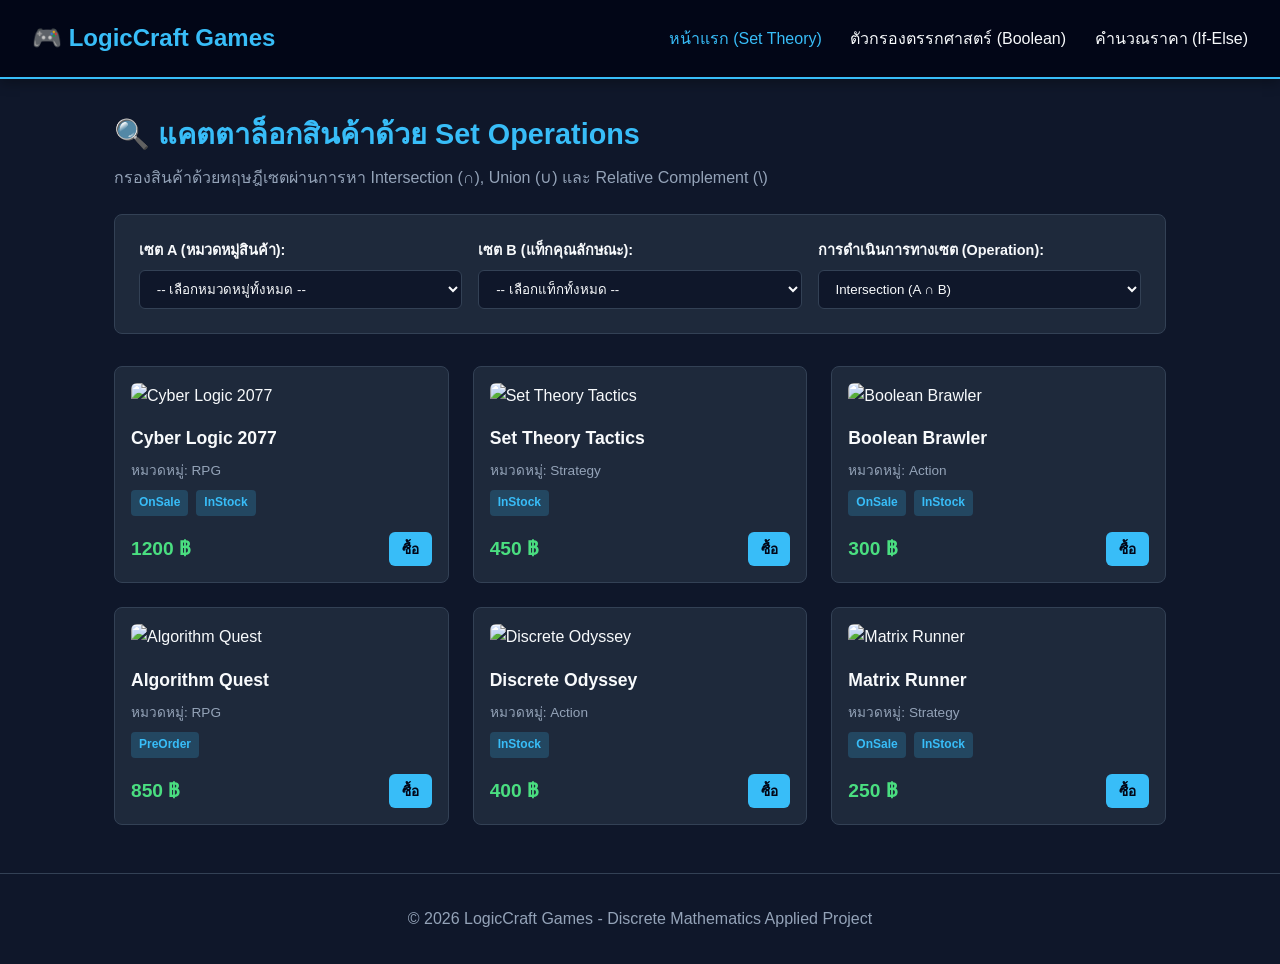
==== index.html @ 27ac53ab "Initial commit for Discrete Math project" ====
<!DOCTYPE html>
<html lang="th">
<head>
  <meta charset="UTF-8">
  <meta name="viewport" content="width=device-width, initial-scale=1.0">
  <title>LogicCraft Games - Set Theory Catalog</title>
  <link rel="stylesheet" href="style.css">
</head>
<body>

  <header>
    <div class="logo">🎮 LogicCraft Games</div>
    <nav>
      <a href="index.html" class="active">หน้าแรก (Set Theory)</a>
      <a href="truth-table.html">ตัวกรองตรรกศาสตร์ (Boolean)</a>
      <a href="checkout.html">คำนวณราคา (If-Else)</a>
    </nav>
  </header>

  <div class="container">
    <h1 class="page-title">🔍 แคตตาล็อกสินค้าด้วย Set Operations</h1>
    <p class="page-desc">กรองสินค้าด้วยทฤษฎีเซตผ่านการหา Intersection (∩), Union (∪) และ Relative Complement (\)</p>

    <div class="control-panel">
      <div class="form-group">
        <label for="catSelect">เซต A (หมวดหมู่สินค้า):</label>
        <select id="catSelect">
          <option value="">-- เลือกหมวดหมู่ทั้งหมด --</option>
          <option value="RPG">RPG</option>
          <option value="Action">Action</option>
          <option value="Strategy">Strategy</option>
        </select>
      </div>

      <div class="form-group">
        <label for="tagSelect">เซต B (แท็กคุณลักษณะ):</label>
        <select id="tagSelect">
          <option value="">-- เลือกแท็กทั้งหมด --</option>
          <option value="InStock">InStock (มีสินค้า)</option>
          <option value="OnSale">OnSale (ลดราคา)</option>
          <option value="PreOrder">PreOrder (สั่งจอง)</option>
        </select>
      </div>

      <div class="form-group">
        <label for="opSelect">การดำเนินการทางเซต (Operation):</label>
        <select id="opSelect">
          <option value="INTERSECTION">Intersection (A ∩ B)</option>
          <option value="UNION">Union (A ∪ B)</option>
          <option value="DIFFERENCE">Difference (A \ B)</option>
        </select>
      </div>
    </div>

    <div id="gameGrid" class="grid"></div>
  </div>

  <footer>
    <p>&copy; 2026 LogicCraft Games - Discrete Mathematics Applied Project</p>
  </footer>

  <script src="app.js"></script>
</body>
</html>
---- style.css ----
:root {
  --bg-color: #0f172a;
  --card-bg: #1e293b;
  --accent-color: #38bdf8;
  --accent-hover: #0284c7;
  --text-color: #f8fafc;
  --text-muted: #94a3b8;
  --border-color: #334155;
  --success-color: #4ade80;
}

* {
  box-sizing: border-box;
  margin: 0;
  padding: 0;
}

body {
  font-family: 'Segoe UI', Tahoma, Geneva, Verdana, sans-serif;
  background-color: var(--bg-color);
  color: var(--text-color);
  line-height: 1.6;
}

header {
  background-color: #020617;
  padding: 1.2rem 2rem;
  display: flex;
  justify-content: space-between;
  align-items: center;
  border-bottom: 2px solid var(--accent-color);
  box-shadow: 0 4px 12px rgba(0, 0, 0, 0.3);
}

.logo {
  font-size: 1.5rem;
  font-weight: 700;
  color: var(--accent-color);
  display: flex;
  align-items: center;
  gap: 10px;
}

nav a {
  color: var(--text-color);
  text-decoration: none;
  margin-left: 1.5rem;
  font-weight: 500;
  transition: color 0.2s ease;
}

nav a:hover, nav a.active {
  color: var(--accent-color);
}

.container {
  max-width: 1100px;
  margin: 2rem auto;
  padding: 0 1.5rem;
}

.page-title {
  font-size: 1.8rem;
  margin-bottom: 0.5rem;
  color: var(--accent-color);
}

.page-desc {
  color: var(--text-muted);
  margin-bottom: 1.5rem;
}

.control-panel {
  background-color: var(--card-bg);
  padding: 1.5rem;
  border-radius: 8px;
  border: 1px solid var(--border-color);
  margin-bottom: 2rem;
  display: flex;
  gap: 1rem;
  flex-wrap: wrap;
  align-items: center;
}

.form-group {
  display: flex;
  flex-direction: column;
  gap: 0.5rem;
  flex: 1;
  min-width: 200px;
}

label {
  font-weight: 600;
  font-size: 0.9rem;
}

select, input[type="text"], input[type="number"] {
  background-color: #0f172a;
  color: var(--text-color);
  border: 1px solid var(--border-color);
  padding: 0.6rem 0.8rem;
  border-radius: 6px;
  outline: none;
}

select:focus, input:focus {
  border-color: var(--accent-color);
}

.checkbox-group {
  display: flex;
  align-items: center;
  gap: 0.5rem;
  margin-bottom: 0.8rem;
  cursor: pointer;
}

.checkbox-group input {
  width: 18px;
  height: 18px;
  cursor: pointer;
}

.btn {
  background-color: var(--accent-color);
  color: #020617;
  font-weight: bold;
  border: none;
  padding: 0.7rem 1.5rem;
  border-radius: 6px;
  cursor: pointer;
  transition: background-color 0.2s;
}

.btn:hover {
  background-color: var(--accent-hover);
}

.grid {
  display: grid;
  grid-template-columns: repeat(auto-fill, minmax(250px, 1fr));
  gap: 1.5rem;
}

.card {
  background: var(--card-bg);
  border-radius: 8px;
  padding: 1rem;
  border: 1px solid var(--border-color);
  display: flex;
  flex-direction: column;
  justify-content: space-between;
}

.card img {
  width: 100%;
  height: 160px;
  object-fit: cover;
  border-radius: 6px;
  margin-bottom: 1rem;
}

.card-title {
  font-size: 1.1rem;
  margin-bottom: 0.5rem;
}

.card-price {
  font-size: 1.2rem;
  font-weight: bold;
  color: var(--success-color);
}

.tag-list {
  display: flex;
  gap: 0.5rem;
  margin-top: 0.5rem;
  flex-wrap: wrap;
}

.badge {
  background: rgba(56, 189, 248, 0.2);
  color: var(--accent-color);
  padding: 0.2rem 0.5rem;
  border-radius: 4px;
  font-size: 0.75rem;
  font-weight: 600;
}

footer {
  text-align: center;
  padding: 2rem;
  color: var(--text-muted);
  border-top: 1px solid var(--border-color);
  margin-top: 3rem;
}
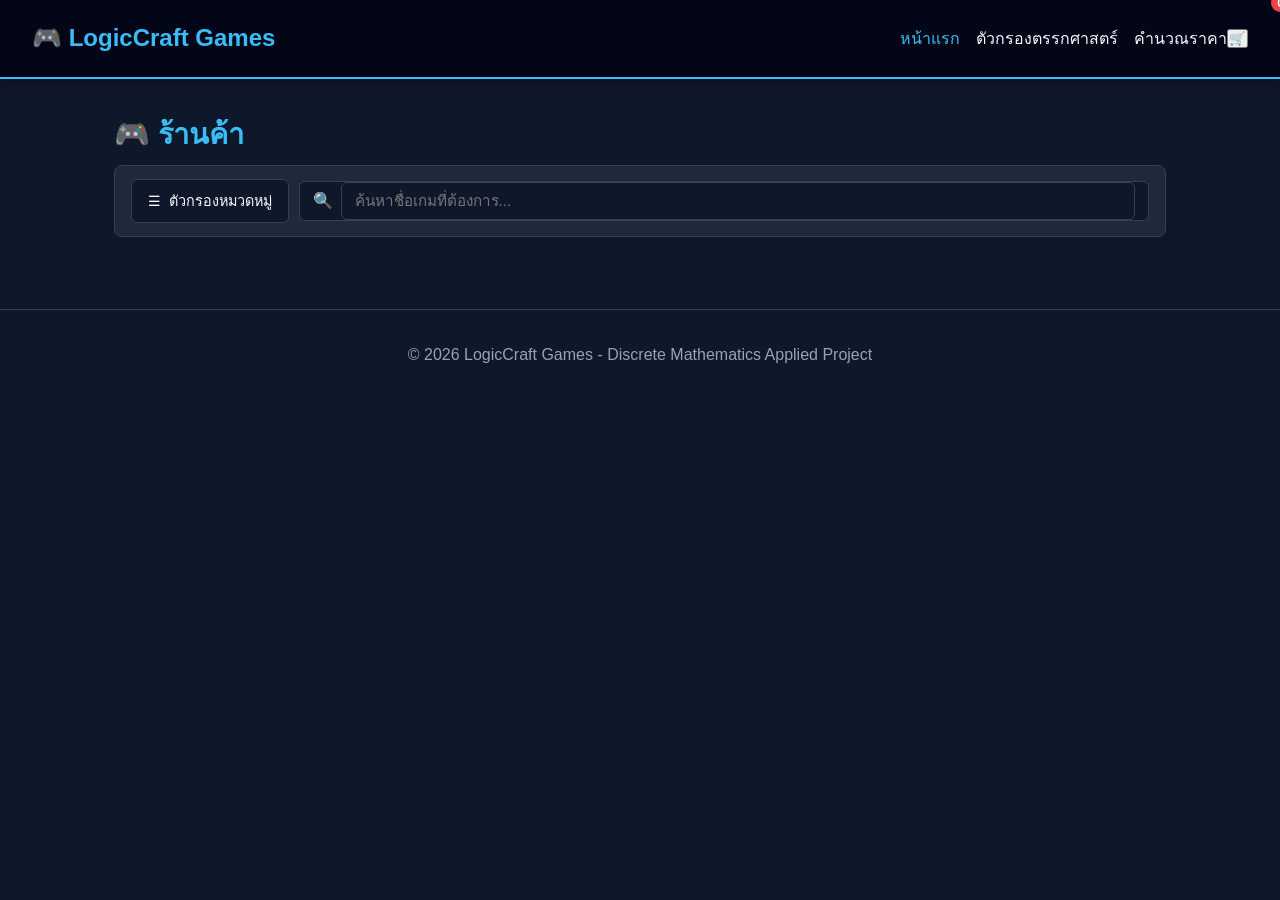
==== commit f450cff6: "Initial commit for Discrete Math project" ====
--- a/index.html
+++ b/index.html
@@ -3,56 +3,132 @@
 <head>
   <meta charset="UTF-8">
   <meta name="viewport" content="width=device-width, initial-scale=1.0">
-  <title>LogicCraft Games - Set Theory Catalog</title>
+  <title>LogicCraft Games - Store</title>
   <link rel="stylesheet" href="style.css">
 </head>
 <body>
 
   <header>
     <div class="logo">🎮 LogicCraft Games</div>
-    <nav>
-      <a href="index.html" class="active">หน้าแรก (Set Theory)</a>
-      <a href="truth-table.html">ตัวกรองตรรกศาสตร์ (Boolean)</a>
-      <a href="checkout.html">คำนวณราคา (If-Else)</a>
+    <nav style="display: flex; align-items: center;">
+      <a href="index.html" class="active">หน้าแรก</a>
+      <a href="truth-table.html">ตัวกรองตรรกศาสตร์</a>
+      <a href="checkout.html">คำนวณราคา</a>
+      
+      <button class="cart-icon-btn" onclick="toggleCart()">
+        🛒 <span class="cart-badge" id="cartBadge">0</span>
+      </button>
     </nav>
   </header>
 
   <div class="container">
-    <h1 class="page-title">🔍 แคตตาล็อกสินค้าด้วย Set Operations</h1>
-    <p class="page-desc">กรองสินค้าด้วยทฤษฎีเซตผ่านการหา Intersection (∩), Union (∪) และ Relative Complement (\)</p>
+    <h1 class="page-title">🎮 ร้านค้า</h1>
 
-    <div class="control-panel">
-      <div class="form-group">
-        <label for="catSelect">เซต A (หมวดหมู่สินค้า):</label>
-        <select id="catSelect">
-          <option value="">-- เลือกหมวดหมู่ทั้งหมด --</option>
-          <option value="RPG">RPG</option>
-          <option value="Action">Action</option>
-          <option value="Strategy">Strategy</option>
-        </select>
+    <!-- Accordion ซ่อนทฤษฎี Math -->
+    <!-- <div class="math-accordion">
+      <div class="math-accordion-header" onclick="toggleMathAccordion()">
+        <span>📐 ดูทฤษฎี Discrete Mathematics ที่ประยุกต์ใช้ในหน้านี้ (Set Theory)</span>
+        <span id="accordionArrow">▼</span>
+      </div>  
+      <div class="math-accordion-content" id="mathAccordionContent">
+        <p><strong>Set Theory Application:</strong> หน้านี้ประยุกต์ใช้ทฤษฎีเซตในการกรองข้อมูลสินค้า ดังนี้:</p>
+        <ul style="margin-left: 1.5rem; margin-top: 0.5rem;">
+          <li><strong>Set A:</strong> เซตของสินค้าตามหมวดหมู่ (Category Set)</li>
+          <li><strong>Set B:</strong> เซตของสินค้าตามสถานะ/แท็ก (Tag Set)</li>
+          <li><strong>Operations:</strong> คำนวณ Intersection ($A \cap B$), Union ($A \cup B$) และ Relative Complement ($A \setminus B$)</li>
+        </ul>
       </div>
+    </div> -->
 
-      <div class="form-group">
-        <label for="tagSelect">เซต B (แท็กคุณลักษณะ):</label>
-        <select id="tagSelect">
-          <option value="">-- เลือกแท็กทั้งหมด --</option>
-          <option value="InStock">InStock (มีสินค้า)</option>
-          <option value="OnSale">OnSale (ลดราคา)</option>
-          <option value="PreOrder">PreOrder (สั่งจอง)</option>
-        </select>
-      </div>
+    <!-- แถบค้นหา + ปุ่มแฮมเบอร์เกอร์ตัวกรองหมวดหมู่ -->
+    <div class="search-filter-bar">
+      <button class="hamburger-filter-btn" onclick="toggleFilterDrawer()">
+        ☰ <span>ตัวกรองหมวดหมู่</span>
+      </button>
 
-      <div class="form-group">
-        <label for="opSelect">การดำเนินการทางเซต (Operation):</label>
-        <select id="opSelect">
-          <option value="INTERSECTION">Intersection (A ∩ B)</option>
-          <option value="UNION">Union (A ∪ B)</option>
-          <option value="DIFFERENCE">Difference (A \ B)</option>
-        </select>
+      <div class="search-input-wrapper">
+        <span style="color:var(--text-muted); margin-right:8px;">🔍</span>
+        <input type="text" id="searchInput" placeholder="ค้นหาชื่อเกมที่ต้องการ...">
       </div>
     </div>
 
+    <!-- รายการการ์ดสินค้า -->
     <div id="gameGrid" class="grid"></div>
+  </div>
+
+  <!-- Hamburger Filter Drawer ด้านข้าง (Yu-Gi-Oh! Style Grid UI) -->
+<div class="overlay" id="filterOverlay" onclick="toggleFilterDrawer()"></div>
+<div class="filter-drawer" id="filterDrawer">
+  <div class="filter-drawer-header" style="display: flex; justify-content: space-between; align-items: center; margin-bottom: 2rem; border-bottom: 2px solid var(--accent-color); padding-bottom: 1rem;">
+    <h2 style="color: var(--accent-color); font-size: 1.4rem; display: flex; align-items: center; gap: 10px;">
+      ⚙️ FILTER CARD SYSTEM
+    </h2>
+    <button onclick="toggleFilterDrawer()" style="background:none; border:none; color:white; cursor:pointer; font-size:1.5rem;">✕</button>
+  </div>
+
+  <!-- Row 1: Rarity / Price Range (เซต A) -->
+  <div class="filter-section">
+    <div class="filter-label-col">
+      <span>💎 Category</span>
+    </div>
+    <div class="filter-options-grid" id="categoryGroup">
+      <div class="filter-btn-chip active" data-value="">ALL</div>
+      <div class="filter-btn-chip" data-value="RPG">RPG</div>
+      <div class="filter-btn-chip" data-value="Action">Action</div>
+      <div class="filter-btn-chip" data-value="Strategy">Strategy</div>
+    </div>
+  </div>
+
+  <!-- Row 2: Card Frame / Tag Status (เซต B) -->
+  <div class="filter-section">
+    <div class="filter-label-col">
+      <div>
+        <div>🏷️ Status Tag</div>
+        <!-- ปุ่มเลือก OR / AND แบบในรูป -->
+        <div class="logic-toggle-pill active" id="logicToggleBtn" onclick="toggleSetLogic()">OR</div>
+      </div>
+    </div>
+    <div class="filter-options-grid" id="tagGroup">
+      <div class="filter-btn-chip active" data-value="">ALL</div>
+      <div class="filter-btn-chip" data-value="InStock">InStock</div>
+      <div class="filter-btn-chip" data-value="OnSale">OnSale</div>
+      <div class="filter-btn-chip" data-value="PreOrder">PreOrder</div>
+    </div>
+  </div>
+
+  <!-- Row 3: Discrete Math Operation Selector -->
+  <div class="filter-section">
+    <div class="filter-label-col">
+      <span>📐 Math Set Op</span>
+    </div>
+    <div class="filter-options-grid" id="opGroup">
+      <div class="filter-btn-chip active" data-value="INTERSECTION">A ∩ B (AND)</div>
+      <div class="filter-btn-chip" data-value="UNION">A ∪ B (OR)</div>
+      <div class="filter-btn-chip" data-value="DIFFERENCE">A \ B (DIFF)</div>
+    </div>
+  </div>
+
+  <!-- Footer Action -->
+  <div style="margin-top: auto; display: flex; gap: 10px;">
+    <button class="btn" style="flex: 1;" onclick="applyYuGiOhFilter()">APPLY FILTER</button>
+    <button class="btn" style="background: #334155; color: white;" onclick="resetYuGiOhFilter()">RESET</button>
+  </div>
+</div>
+  <!-- Shopee Slide-over Cart Drawer -->
+  <div class="overlay" id="cartOverlay" onclick="toggleCart()"></div>
+  <div class="cart-drawer" id="cartDrawer">
+    <div class="cart-header">
+      <h3>🛒 ตะกร้าสินค้าของคุณ</h3>
+      <button onclick="toggleCart()" style="background:none; border:none; color:white; cursor:pointer; font-size:1.2rem;">✕</button>
+    </div>
+    <div class="cart-body" id="cartItems"></div>
+    <div class="cart-footer">
+      <div style="display:flex; justify-content:space-between; margin-bottom:1rem; font-weight:bold;">
+        <span>ยอดรวมทั้งหมด:</span>
+        <span id="cartTotalPrice" style="color:var(--success-color);">0.00 ฿</span>
+      </div>
+      <a href="checkout.html" class="btn" style="display:block;">ไปหน้าชำระเงิน</a>
+    </div>
   </div>
 
   <footer>
--- a/style.css
+++ b/style.css
@@ -44,7 +44,7 @@
 nav a {
   color: var(--text-color);
   text-decoration: none;
-  margin-left: 1.5rem;
+  margin-left: 1rem;
   font-weight: 500;
   transition: color 0.2s ease;
 }
@@ -65,29 +65,309 @@
   color: var(--accent-color);
 }
 
-.page-desc {
+/* ==========================================
+   Search & Hamburger Filter Control Bar
+   ========================================== */
+.search-filter-bar {
+  display: flex;
+  gap: 10px;
+  align-items: center;
+  margin-bottom: 1.5rem;
+  background-color: var(--card-bg);
+  padding: 0.8rem 1rem;
+  border-radius: 8px;
+  border: 1px solid var(--border-color);
+}
+
+.search-input-wrapper {
+  flex: 1;
+  display: flex;
+  align-items: center;
+  background-color: #0f172a;
+  border: 1px solid var(--border-color);
+  border-radius: 6px;
+  padding: 0 0.8rem;
+}
+
+.search-input-wrapper input {
+  width: 100%;
+  padding: 0.6rem 0;
+  border: none;
+  outline: none;
+  background: transparent;
+  color: var(--text-color);
+  font-size: 0.95rem;
+}
+
+.hamburger-filter-btn {
+  background: #0f172a;
+  border: 1px solid var(--border-color);
+  color: var(--text-color);
+  padding: 0.6rem 1rem;
+  border-radius: 6px;
+  cursor: pointer;
+  display: flex;
+  align-items: center;
+  gap: 8px;
+  font-size: 0.9rem;
+  transition: border-color 0.2s;
+}
+
+.hamburger-filter-btn:hover {
+  border-color: var(--accent-color);
+}
+
+/* Modal Drawer สำหรับตัวเลือกหมวดหมู่ */
+/* ==========================================
+   Gaming / Yu-Gi-Oh! Style Filter Drawer
+   ========================================== */
+.filter-drawer {
+  position: fixed;
+  top: 0;
+  left: -100%;
+  width: 100%;
+  max-width: 850px; /* ขยายความกว้างรองรับ Grid แบบในรูป */
+  height: 100vh;
+  background-color: #030712;
+  box-shadow: 4px 0 25px rgba(0, 0, 0, 0.8);
+  transition: left 0.3s cubic-bezier(0.4, 0, 0.2, 1);
+  z-index: 1000;
+  padding: 2rem;
+  display: flex;
+  flex-direction: column;
+  overflow-y: auto;
+  border-right: 1px solid var(--accent-color);
+}
+
+.filter-drawer.open {
+  left: 0;
+}
+
+.filter-section {
+  display: flex;
+  margin-bottom: 1.5rem;
+  padding-bottom: 1.5rem;
+  border-bottom: 1px solid #1e293b;
+  align-items: flex-start;
+}
+
+.filter-label-col {
+  width: 180px;
+  display: flex;
+  align-items: center;
+  gap: 10px;
+  font-weight: 700;
+  color: var(--text-color);
+  font-size: 0.95rem;
+  padding-top: 6px;
+}
+
+.filter-options-grid {
+  flex: 1;
+  display: grid;
+  grid-template-columns: repeat(4, 1fr); /* จัดเรียง 4 คอลัมน์แบบ Yu-Gi-Oh UI */
+  gap: 10px;
+}
+
+/* ปุ่มเลือกสไตล์เกมการ์ด */
+.filter-btn-chip {
+  background: #090d16;
+  border: 1px solid #334155;
+  color: #94a3b8;
+  padding: 0.6rem 0.5rem;
+  border-radius: 4px;
+  cursor: pointer;
+  font-weight: 600;
+  font-size: 0.85rem;
+  text-align: center;
+  transition: all 0.2s ease;
+  user-select: none;
+}
+
+.filter-btn-chip:hover {
+  border-color: var(--accent-color);
+  color: #ffffff;
+}
+
+/* สถานะเมื่อปุ่มถูกกดเลือก (Active) */
+.filter-btn-chip.active {
+  background: linear-gradient(180deg, #0284c7 0%, #0369a1 100%);
+  border-color: #38bdf8;
+  color: #ffffff;
+  box-shadow: 0 0 10px rgba(56, 189, 248, 0.4);
+}
+
+/* ปุ่ม OR / AND Logic Pill */
+.logic-toggle-pill {
+  background: #0f172a;
+  border: 1px solid #38bdf8;
+  color: #38bdf8;
+  padding: 0.4rem 1.2rem;
+  border-radius: 20px;
+  cursor: pointer;
+  font-weight: 700;
+  font-size: 0.8rem;
+  text-align: center;
+  margin-top: 8px;
+  display: inline-block;
+}
+
+.logic-toggle-pill.active {
+  background: #38bdf8;
+  color: #020617;
+}
+
+@media (max-width: 768px) {
+  .filter-section {
+    flex-direction: column;
+  }
+  .filter-label-col {
+    width: 100%;
+    margin-bottom: 10px;
+  }
+  .filter-options-grid {
+    grid-template-columns: repeat(2, 1fr);
+  }
+}lid var(--border-color);
+  padding-bottom: 0.8rem;
+
+/* ==========================================
+   Shopee Style Shopping Cart Drawer
+   ========================================== */
+.cart-icon-btn {
+  position: relative;
+  background: transparent;
+  border: none;
+  font-size: 1.4rem;
+  cursor: pointer;
+  color: var(--accent-color);
+  display: flex;
+  align-items: center;
+  margin-left: 1.5rem;
+}
+
+.cart-badge {
+  position: absolute;
+  top: -6px;
+  right: -10px;
+  background-color: #ef4444;
+  color: white;
+  border-radius: 50%;
+  padding: 2px 6px;
+  font-size: 0.75rem;
+  font-weight: bold;
+}
+
+.cart-drawer {
+  position: fixed;
+  top: 0;
+  right: -400px;
+  width: 360px;
+  height: 100vh;
+  background-color: var(--card-bg);
+  box-shadow: -4px 0 15px rgba(0,0,0,0.5);
+  transition: right 0.3s ease;
+  z-index: 1000;
+  display: flex;
+  flex-direction: column;
+}
+
+.cart-drawer.open {
+  right: 0;
+}
+
+.cart-header {
+  padding: 1.2rem;
+  border-bottom: 1px solid var(--border-color);
+  display: flex;
+  justify-content: space-between;
+  align-items: center;
+  background-color: #020617;
+}
+
+.cart-body {
+  flex: 1;
+  overflow-y: auto;
+  padding: 1rem;
+}
+
+.cart-item {
+  display: flex;
+  gap: 10px;
+  margin-bottom: 1rem;
+  padding-bottom: 1rem;
+  border-bottom: 1px solid var(--border-color);
+  align-items: center;
+}
+
+.cart-item img {
+  width: 50px;
+  height: 50px;
+  object-fit: cover;
+  border-radius: 4px;
+}
+
+.cart-footer {
+  padding: 1.2rem;
+  border-top: 1px solid var(--border-color);
+  background-color: #020617;
+}
+
+.overlay {
+  position: fixed;
+  top: 0; left: 0; width: 100vw; height: 100vh;
+  background: rgba(0,0,0,0.6);
+  display: none;
+  z-index: 999;
+}
+
+.overlay.active { display: block; }
+
+/* ==========================================
+   Accordion ซ่อนคำอธิบาย Discrete Math
+   ========================================== */
+.math-accordion {
+  background-color: #020617;
+  border: 1px solid var(--border-color);
+  border-radius: 6px;
+  margin-bottom: 1.5rem;
+  overflow: hidden;
+}
+
+.math-accordion-header {
+  padding: 0.8rem 1.2rem;
+  cursor: pointer;
+  display: flex;
+  justify-content: space-between;
+  align-items: center;
+  font-size: 0.9rem;
   color: var(--text-muted);
-  margin-bottom: 1.5rem;
-}
-
-.control-panel {
-  background-color: var(--card-bg);
-  padding: 1.5rem;
-  border-radius: 8px;
-  border: 1px solid var(--border-color);
-  margin-bottom: 2rem;
-  display: flex;
-  gap: 1rem;
-  flex-wrap: wrap;
-  align-items: center;
-}
-
+}
+
+.math-accordion-header:hover {
+  color: var(--accent-color);
+}
+
+.math-accordion-content {
+  display: none;
+  padding: 1rem 1.2rem;
+  border-top: 1px solid var(--border-color);
+  font-size: 0.85rem;
+  background-color: #0f172a;
+}
+
+.math-accordion-content.show {
+  display: block;
+}
+
+/* ==========================================
+   Form & Grid System
+   ========================================== */
 .form-group {
   display: flex;
   flex-direction: column;
   gap: 0.5rem;
-  flex: 1;
-  min-width: 200px;
+  margin-bottom: 1.2rem;
 }
 
 label {
@@ -113,12 +393,6 @@
   align-items: center;
   gap: 0.5rem;
   margin-bottom: 0.8rem;
-  cursor: pointer;
-}
-
-.checkbox-group input {
-  width: 18px;
-  height: 18px;
   cursor: pointer;
 }
 
@@ -131,6 +405,8 @@
   border-radius: 6px;
   cursor: pointer;
   transition: background-color 0.2s;
+  text-decoration: none;
+  text-align: center;
 }
 
 .btn:hover {
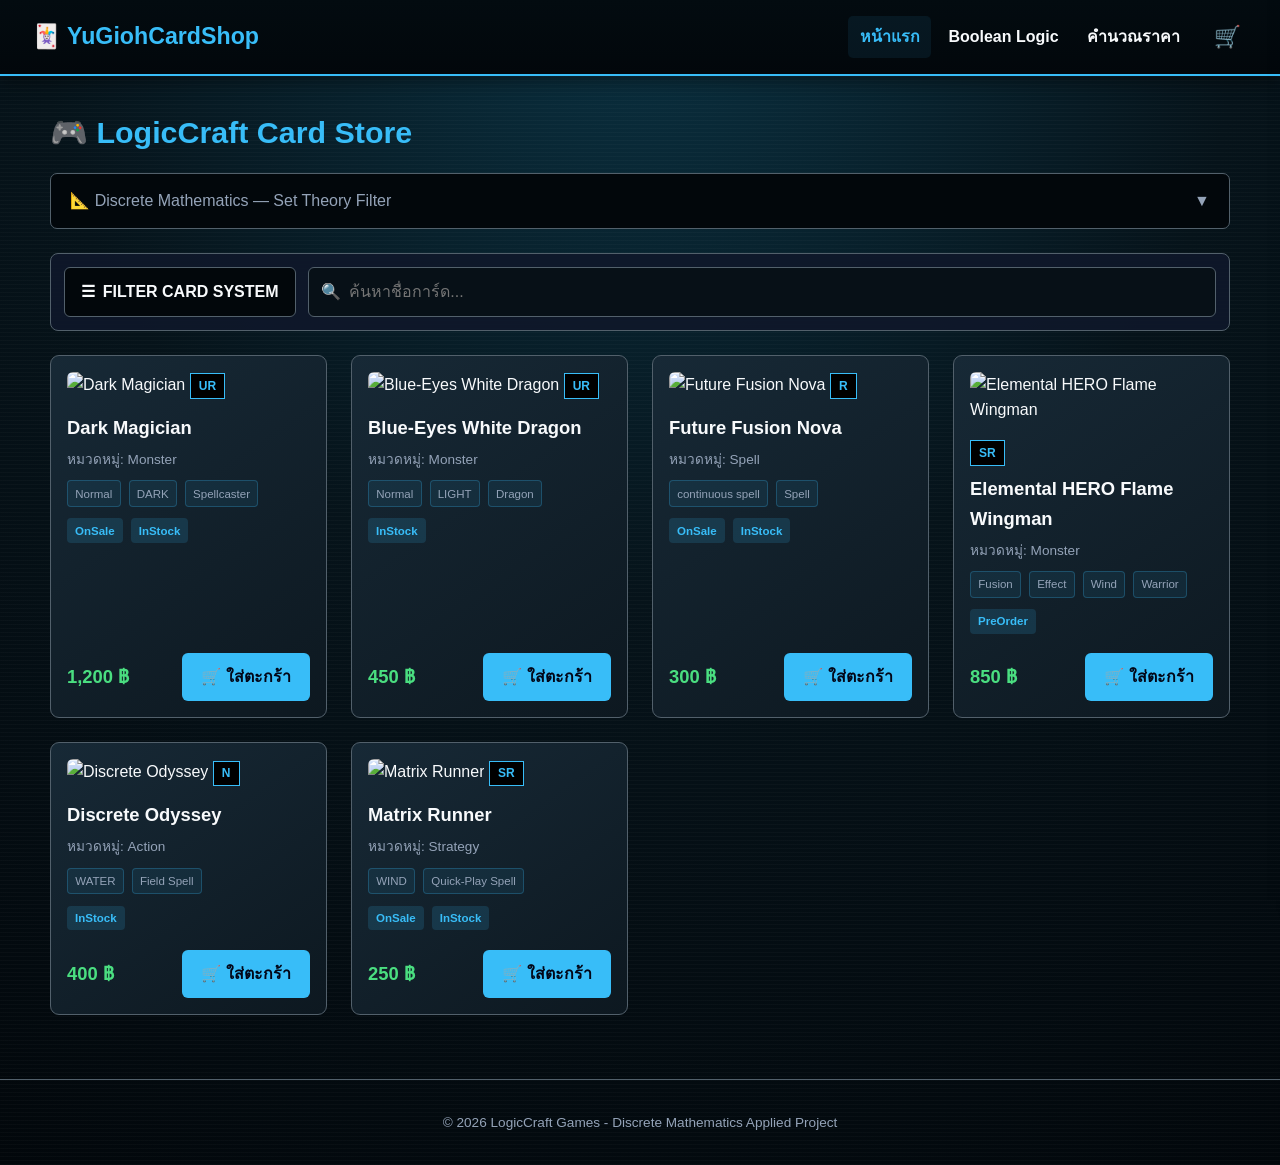
==== commit 9972d654: "fix: hide empty frame2 and update Yu-Gi-Oh frame filter" ====
--- a/index.html
+++ b/index.html
@@ -1,140 +1,858 @@
 <!DOCTYPE html>
 <html lang="th">
+
 <head>
+
   <meta charset="UTF-8">
-  <meta name="viewport" content="width=device-width, initial-scale=1.0">
+
+  <meta
+    name="viewport"
+    content="width=device-width, initial-scale=1.0"
+  >
+
+  <meta
+    name="description"
+    content="LogicCraft Games - Discrete Mathematics Applied Game Store"
+  >
+
   <title>LogicCraft Games - Store</title>
-  <link rel="stylesheet" href="style.css">
+
+  <link
+    rel="stylesheet"
+    href="style.css"
+  >
+
 </head>
+
+
 <body>
 
+  <!-- =====================================================
+       HEADER
+       ===================================================== -->
+
   <header>
-    <div class="logo">🎮 LogicCraft Games</div>
-    <nav style="display: flex; align-items: center;">
-      <a href="index.html" class="active">หน้าแรก</a>
-      <a href="truth-table.html">ตัวกรองตรรกศาสตร์</a>
-      <a href="checkout.html">คำนวณราคา</a>
-      
-      <button class="cart-icon-btn" onclick="toggleCart()">
-        🛒 <span class="cart-badge" id="cartBadge">0</span>
+
+    <div class="logo">
+      🃏 YuGiohCardShop
+    </div>
+
+
+    <nav
+      class="main-nav"
+      aria-label="Main Navigation"
+    >
+
+      <a
+        href="index.html"
+        class="active"
+      >
+        หน้าแรก
+      </a>
+
+      <a href="truth-table.html">
+        Boolean Logic
+      </a>
+
+      <a href="checkout.html">
+        คำนวณราคา
+      </a>
+
+
+      <button
+        type="button"
+        class="cart-icon-btn"
+        onclick="toggleCart()"
+        aria-label="เปิดตะกร้าสินค้า"
+      >
+
+        🛒
+
+        <span
+          class="cart-badge hidden"
+          id="cartBadge"
+        >
+          0
+        </span>
+
       </button>
+
     </nav>
+
   </header>
 
-  <div class="container">
-    <h1 class="page-title">🎮 ร้านค้า</h1>
-
-    <!-- Accordion ซ่อนทฤษฎี Math -->
-    <!-- <div class="math-accordion">
-      <div class="math-accordion-header" onclick="toggleMathAccordion()">
-        <span>📐 ดูทฤษฎี Discrete Mathematics ที่ประยุกต์ใช้ในหน้านี้ (Set Theory)</span>
-        <span id="accordionArrow">▼</span>
-      </div>  
-      <div class="math-accordion-content" id="mathAccordionContent">
-        <p><strong>Set Theory Application:</strong> หน้านี้ประยุกต์ใช้ทฤษฎีเซตในการกรองข้อมูลสินค้า ดังนี้:</p>
-        <ul style="margin-left: 1.5rem; margin-top: 0.5rem;">
-          <li><strong>Set A:</strong> เซตของสินค้าตามหมวดหมู่ (Category Set)</li>
-          <li><strong>Set B:</strong> เซตของสินค้าตามสถานะ/แท็ก (Tag Set)</li>
-          <li><strong>Operations:</strong> คำนวณ Intersection ($A \cap B$), Union ($A \cup B$) และ Relative Complement ($A \setminus B$)</li>
+
+
+  <!-- =====================================================
+       MAIN
+       ===================================================== -->
+
+  <main class="container">
+
+    <h1 class="page-title">
+      🎮 LogicCraft Card Store
+    </h1>
+
+
+    <!-- Math Explanation -->
+
+    <section class="math-accordion">
+
+      <button
+        type="button"
+        class="math-accordion-header"
+        onclick="toggleMathAccordion()"
+      >
+
+        <span>
+          📐 Discrete Mathematics — Set Theory Filter
+        </span>
+
+        <span id="accordionArrow">
+          ▼
+        </span>
+
+      </button>
+
+
+      <div
+        class="math-accordion-content"
+        id="mathAccordionContent"
+      >
+
+        <p>
+          ระบบ Filter ประยุกต์ใช้ Set Theory
+          โดยแต่ละ Filter สามารถมองเป็น Set
+          ของสินค้าที่ตรงตามเงื่อนไข
+        </p>
+
+        <ul>
+
+          <li>
+            <strong>Rarity Set</strong>
+            = เซตสินค้าตามระดับความหายาก
+          </li>
+
+          <li>
+            <strong>Card Frame Set</strong>
+            = เซตสินค้าตามประเภท Frame
+          </li>
+
+          <li>
+            <strong>Attribute Set</strong>
+            = เซตสินค้าตาม Attribute
+          </li>
+
+          <li>
+            <strong>Spell/Trap Set</strong>
+            = เซตสินค้าตามประเภท Spell
+          </li>
+
+          <li>
+            <strong>A ∩ B</strong>
+            = Intersection
+          </li>
+
+          <li>
+            <strong>A ∪ B</strong>
+            = Union
+          </li>
+
+          <li>
+            <strong>A \ B</strong>
+            = Difference
+          </li>
+
         </ul>
-      </div>
-    </div> -->
-
-    <!-- แถบค้นหา + ปุ่มแฮมเบอร์เกอร์ตัวกรองหมวดหมู่ -->
-    <div class="search-filter-bar">
-      <button class="hamburger-filter-btn" onclick="toggleFilterDrawer()">
-        ☰ <span>ตัวกรองหมวดหมู่</span>
+
+      </div>
+
+    </section>
+
+
+
+    <!-- =====================================================
+         SEARCH
+         ===================================================== -->
+
+    <section class="search-filter-bar">
+
+      <button
+        type="button"
+        class="hamburger-filter-btn"
+        onclick="toggleFilterDrawer()"
+      >
+
+        ☰
+
+        <span>
+          FILTER CARD SYSTEM
+        </span>
+
       </button>
 
+
       <div class="search-input-wrapper">
-        <span style="color:var(--text-muted); margin-right:8px;">🔍</span>
-        <input type="text" id="searchInput" placeholder="ค้นหาชื่อเกมที่ต้องการ...">
-      </div>
+
+        <span>
+          🔍
+        </span>
+
+        <input
+          type="search"
+          id="searchInput"
+          placeholder="ค้นหาชื่อการ์ด..."
+          aria-label="ค้นหาสินค้า"
+        >
+
+      </div>
+
+    </section>
+
+
+
+    <!-- =====================================================
+         PRODUCT GRID
+         ===================================================== -->
+
+    <section
+      id="gameGrid"
+      class="grid"
+      aria-live="polite"
+    >
+    </section>
+
+  </main>
+
+
+
+  <!-- =====================================================
+       FILTER OVERLAY
+       ===================================================== -->
+
+  <div
+    class="overlay"
+    id="filterOverlay"
+    onclick="toggleFilterDrawer()"
+  ></div>
+
+
+
+  <!-- =====================================================
+       YU-GI-OH STYLE FILTER DRAWER
+       ===================================================== -->
+
+  <aside
+    class="filter-drawer"
+    id="filterDrawer"
+    aria-hidden="true"
+    aria-label="Filter Card System"
+  >
+
+    <!-- Filter Header -->
+
+    <div class="filter-drawer-header">
+
+      <div>
+
+        <div class="filter-title">
+          ⚙️ FILTER CARD SYSTEM
+        </div>
+
+        <div class="filter-subtitle">
+          Select card attributes
+        </div>
+
+      </div>
+
+
+      <button
+        type="button"
+        class="filter-close-btn"
+        onclick="toggleFilterDrawer()"
+        aria-label="ปิดตัวกรอง"
+      >
+        ✕
+      </button>
+
     </div>
 
-    <!-- รายการการ์ดสินค้า -->
-    <div id="gameGrid" class="grid"></div>
-  </div>
-
-  <!-- Hamburger Filter Drawer ด้านข้าง (Yu-Gi-Oh! Style Grid UI) -->
-<div class="overlay" id="filterOverlay" onclick="toggleFilterDrawer()"></div>
-<div class="filter-drawer" id="filterDrawer">
-  <div class="filter-drawer-header" style="display: flex; justify-content: space-between; align-items: center; margin-bottom: 2rem; border-bottom: 2px solid var(--accent-color); padding-bottom: 1rem;">
-    <h2 style="color: var(--accent-color); font-size: 1.4rem; display: flex; align-items: center; gap: 10px;">
-      ⚙️ FILTER CARD SYSTEM
-    </h2>
-    <button onclick="toggleFilterDrawer()" style="background:none; border:none; color:white; cursor:pointer; font-size:1.5rem;">✕</button>
-  </div>
-
-  <!-- Row 1: Rarity / Price Range (เซต A) -->
-  <div class="filter-section">
-    <div class="filter-label-col">
-      <span>💎 Category</span>
+
+
+    <!-- =================================================
+         RARITY
+         ================================================= -->
+
+    <section class="filter-section">
+
+      <div class="filter-label-col">
+
+        <div class="filter-icon rarity-icon">
+          UR
+        </div>
+
+        <span>
+          Rarity
+        </span>
+
+      </div>
+
+
+      <div
+        class="filter-options-grid"
+        id="rarityGroup"
+      >
+
+        <button
+          type="button"
+          class="filter-btn-chip active"
+          data-group="rarity"
+          data-value=""
+        >
+          ALL
+        </button>
+
+        <button
+          type="button"
+          class="filter-btn-chip"
+          data-group="rarity"
+          data-value="N"
+        >
+          N
+        </button>
+
+        <button
+          type="button"
+          class="filter-btn-chip"
+          data-group="rarity"
+          data-value="R"
+        >
+          R
+        </button>
+
+        <button
+          type="button"
+          class="filter-btn-chip"
+          data-group="rarity"
+          data-value="SR"
+        >
+          SR
+        </button>
+
+        <button
+          type="button"
+          class="filter-btn-chip"
+          data-group="rarity"
+          data-value="UR"
+        >
+          UR
+        </button>
+
+      </div>
+
+    </section>
+
+
+
+    <!-- =================================================
+         CARD FRAME
+         ================================================= -->
+
+    <section class="filter-section">
+
+      <div class="filter-label-col">
+
+        <div class="filter-icon frame-icon">
+          ▣
+        </div>
+
+        <div>
+
+          <span>
+            Card Frame
+          </span>
+
+          <button
+            type="button"
+            id="logicToggleBtn"
+            class="logic-toggle-pill"
+            onclick="toggleSetLogic()"
+          >
+            OR
+          </button>
+
+        </div>
+
+      </div>
+
+
+      <div
+        class="filter-options-grid"
+        id="frameGroup"
+      >
+
+        <button
+          type="button"
+          class="filter-btn-chip active"
+          data-group="frame"
+          data-value=""
+        >
+          ALL
+        </button>
+
+        <button
+          type="button"
+          class="filter-btn-chip"
+          data-group="frame"
+          data-value="Normal"
+        >
+          Normal
+        </button>
+
+        <button
+          type="button"
+          class="filter-btn-chip"
+          data-group="frame"
+          data-value="Effect"
+        >
+          Effect
+        </button>
+
+        <button
+          type="button"
+          class="filter-btn-chip"
+          data-group="frame"
+          data-value="Fusion"
+        >
+          Fusion
+        </button>
+
+        <button
+          type="button"
+          class="filter-btn-chip"
+          data-group="frame"
+          data-value="Ritual"
+        >
+          Ritual
+        </button>
+
+        <button
+          type="button"
+          class="filter-btn-chip"
+          data-group="frame"
+          data-value="Synchro"
+        >
+          Synchro
+        </button>
+
+        <button
+          type="button"
+          class="filter-btn-chip"
+          data-group="frame"
+          data-value="Xyz"
+        >
+          Xyz
+        </button>
+
+        <button
+          type="button"
+          class="filter-btn-chip"
+          data-group="frame"
+          data-value="Pendulum"
+        >
+          Pendulum
+        </button>
+
+        <button
+          type="button"
+          class="filter-btn-chip"
+          data-group="frame"
+          data-value="Link"
+        >
+          Link
+        </button>
+
+        <button
+          type="button"
+          class="filter-btn-chip"
+          data-group="frame"
+          data-value="Spell"
+        >
+          Spell
+        </button>
+
+        <button
+          type="button"
+          class="filter-btn-chip"
+          data-group="frame"
+          data-value="Trap"
+        >
+          Trap
+        </button>
+
+      </div>
+
+    </section>
+
+
+
+    <!-- =================================================
+         ATTRIBUTE
+         ================================================= -->
+
+    <section class="filter-section">
+
+      <div class="filter-label-col">
+
+        <div class="filter-icon attribute-icon">
+          ✦
+        </div>
+
+        <span>
+          Attribute
+        </span>
+
+      </div>
+
+
+      <div
+        class="filter-options-grid"
+        id="attributeGroup"
+      >
+
+        <button
+          type="button"
+          class="filter-btn-chip active"
+          data-group="attribute"
+          data-value=""
+        >
+          ALL
+        </button>
+
+        <button
+          type="button"
+          class="filter-btn-chip"
+          data-group="attribute"
+          data-value="LIGHT"
+        >
+          LIGHT
+        </button>
+
+        <button
+          type="button"
+          class="filter-btn-chip"
+          data-group="attribute"
+          data-value="DARK"
+        >
+          DARK
+        </button>
+
+        <button
+          type="button"
+          class="filter-btn-chip"
+          data-group="attribute"
+          data-value="WATER"
+        >
+          WATER
+        </button>
+
+        <button
+          type="button"
+          class="filter-btn-chip"
+          data-group="attribute"
+          data-value="FIRE"
+        >
+          FIRE
+        </button>
+
+        <button
+          type="button"
+          class="filter-btn-chip"
+          data-group="attribute"
+          data-value="EARTH"
+        >
+          EARTH
+        </button>
+
+        <button
+          type="button"
+          class="filter-btn-chip"
+          data-group="attribute"
+          data-value="WIND"
+        >
+          WIND
+        </button>
+
+        <button
+          type="button"
+          class="filter-btn-chip"
+          data-group="attribute"
+          data-value="DIVINE"
+        >
+          DIVINE
+        </button>
+
+      </div>
+
+    </section>
+
+
+
+    <!-- =================================================
+         SPELL / TRAP
+         ================================================= -->
+
+    <section class="filter-section">
+
+      <div class="filter-label-col">
+
+        <div class="filter-icon spell-icon">
+          ✧
+        </div>
+
+        <span>
+          Types of Spell and Traps
+        </span>
+
+      </div>
+
+
+      <div
+        class="filter-options-grid"
+        id="spellTypeGroup"
+      >
+
+        <button
+          type="button"
+          class="filter-btn-chip active"
+          data-group="spellType"
+          data-value=""
+        >
+          ALL
+        </button>
+
+        <button
+          type="button"
+          class="filter-btn-chip"
+          data-group="spellType"
+          data-value="Normal Spell"
+        >
+          Normal Spell
+        </button>
+
+        <button
+          type="button"
+          class="filter-btn-chip"
+          data-group="spellType"
+          data-value="Field Spell"
+        >
+          Field Spell
+        </button>
+
+        <button
+          type="button"
+          class="filter-btn-chip"
+          data-group="spellType"
+          data-value="Equip Spell"
+        >
+          Equip Spell
+        </button>
+
+        <button
+          type="button"
+          class="filter-btn-chip"
+          data-group="spellType"
+          data-value="Continuous Spell"
+        >
+          Continuous Spell
+        </button>
+
+        <button
+          type="button"
+          class="filter-btn-chip"
+          data-group="spellType"
+          data-value="Quick-Play Spell"
+        >
+          Quick-Play Spell
+        </button>
+
+        <button
+          type="button"
+          class="filter-btn-chip"
+          data-group="spellType"
+          data-value="Ritual Spell"
+        >
+          Ritual Spell
+        </button>
+
+      </div>
+
+    </section>
+
+
+
+    <!-- =================================================
+         SET THEORY OPERATION
+         ================================================= -->
+
+    <section class="set-operation-section">
+
+      <div class="set-operation-title">
+        📐 Set Operation
+      </div>
+
+
+      <div class="set-operation-grid">
+
+        <button
+          type="button"
+          class="set-operation-btn active"
+          data-operation="INTERSECTION"
+        >
+          A ∩ B
+          <small>AND</small>
+        </button>
+
+        <button
+          type="button"
+          class="set-operation-btn"
+          data-operation="UNION"
+        >
+          A ∪ B
+          <small>OR</small>
+        </button>
+
+        <button
+          type="button"
+          class="set-operation-btn"
+          data-operation="DIFFERENCE"
+        >
+          A \ B
+          <small>DIFF</small>
+        </button>
+
+      </div>
+
+    </section>
+
+
+
+    <!-- =================================================
+         FILTER FOOTER
+         ================================================= -->
+
+    <div class="filter-footer">
+
+      <button
+        type="button"
+        class="btn apply-filter-btn"
+        onclick="applyYuGiOhFilter()"
+      >
+        APPLY FILTER
+      </button>
+
+
+      <button
+        type="button"
+        class="btn reset-filter-btn"
+        onclick="resetYuGiOhFilter()"
+      >
+        RESET
+      </button>
+
     </div>
-    <div class="filter-options-grid" id="categoryGroup">
-      <div class="filter-btn-chip active" data-value="">ALL</div>
-      <div class="filter-btn-chip" data-value="RPG">RPG</div>
-      <div class="filter-btn-chip" data-value="Action">Action</div>
-      <div class="filter-btn-chip" data-value="Strategy">Strategy</div>
+
+  </aside>
+
+
+
+  <!-- =====================================================
+       CART
+       ===================================================== -->
+
+  <div
+    class="overlay"
+    id="cartOverlay"
+    onclick="toggleCart()"
+  ></div>
+
+
+  <aside
+    class="cart-drawer"
+    id="cartDrawer"
+    aria-hidden="true"
+    aria-label="Shopping Cart"
+  >
+
+    <div class="cart-header">
+
+      <h2>
+        🛒 ตะกร้าสินค้า
+      </h2>
+
+      <button
+        type="button"
+        onclick="toggleCart()"
+        aria-label="ปิดตะกร้า"
+      >
+        ✕
+      </button>
+
     </div>
-  </div>
-
-  <!-- Row 2: Card Frame / Tag Status (เซต B) -->
-  <div class="filter-section">
-    <div class="filter-label-col">
-      <div>
-        <div>🏷️ Status Tag</div>
-        <!-- ปุ่มเลือก OR / AND แบบในรูป -->
-        <div class="logic-toggle-pill active" id="logicToggleBtn" onclick="toggleSetLogic()">OR</div>
-      </div>
+
+
+    <div
+      class="cart-body"
+      id="cartItems"
+    >
     </div>
-    <div class="filter-options-grid" id="tagGroup">
-      <div class="filter-btn-chip active" data-value="">ALL</div>
-      <div class="filter-btn-chip" data-value="InStock">InStock</div>
-      <div class="filter-btn-chip" data-value="OnSale">OnSale</div>
-      <div class="filter-btn-chip" data-value="PreOrder">PreOrder</div>
+
+
+    <div class="cart-footer">
+
+      <div class="cart-total-row">
+
+        <span>
+          ยอดรวม
+        </span>
+
+        <strong id="cartTotalPrice">
+          0.00 ฿
+        </strong>
+
+      </div>
+
+
+      <a
+        href="checkout.html"
+        class="btn checkout-btn"
+      >
+        ไปหน้าคำนวณราคา
+      </a>
+
     </div>
-  </div>
-
-  <!-- Row 3: Discrete Math Operation Selector -->
-  <div class="filter-section">
-    <div class="filter-label-col">
-      <span>📐 Math Set Op</span>
-    </div>
-    <div class="filter-options-grid" id="opGroup">
-      <div class="filter-btn-chip active" data-value="INTERSECTION">A ∩ B (AND)</div>
-      <div class="filter-btn-chip" data-value="UNION">A ∪ B (OR)</div>
-      <div class="filter-btn-chip" data-value="DIFFERENCE">A \ B (DIFF)</div>
-    </div>
-  </div>
-
-  <!-- Footer Action -->
-  <div style="margin-top: auto; display: flex; gap: 10px;">
-    <button class="btn" style="flex: 1;" onclick="applyYuGiOhFilter()">APPLY FILTER</button>
-    <button class="btn" style="background: #334155; color: white;" onclick="resetYuGiOhFilter()">RESET</button>
-  </div>
-</div>
-  <!-- Shopee Slide-over Cart Drawer -->
-  <div class="overlay" id="cartOverlay" onclick="toggleCart()"></div>
-  <div class="cart-drawer" id="cartDrawer">
-    <div class="cart-header">
-      <h3>🛒 ตะกร้าสินค้าของคุณ</h3>
-      <button onclick="toggleCart()" style="background:none; border:none; color:white; cursor:pointer; font-size:1.2rem;">✕</button>
-    </div>
-    <div class="cart-body" id="cartItems"></div>
-    <div class="cart-footer">
-      <div style="display:flex; justify-content:space-between; margin-bottom:1rem; font-weight:bold;">
-        <span>ยอดรวมทั้งหมด:</span>
-        <span id="cartTotalPrice" style="color:var(--success-color);">0.00 ฿</span>
-      </div>
-      <a href="checkout.html" class="btn" style="display:block;">ไปหน้าชำระเงิน</a>
-    </div>
-  </div>
+
+  </aside>
+
+
+
+  <!-- =====================================================
+       FOOTER
+       ===================================================== -->
 
   <footer>
-    <p>&copy; 2026 LogicCraft Games - Discrete Mathematics Applied Project</p>
+
+    <p>
+      © 2026 LogicCraft Games
+      - Discrete Mathematics Applied Project
+    </p>
+
   </footer>
 
+
+
   <script src="app.js"></script>
+
 </body>
+
 </html>
--- a/style.css
+++ b/style.css
@@ -1,473 +1,1839 @@
+/* =========================================================
+   LogicCraft Games
+   style.css
+   Yu-Gi-Oh Inspired Filter UI
+   ========================================================= */
+
+
+/* =========================================================
+   1. DESIGN TOKENS
+   ========================================================= */
+
 :root {
-  --bg-color: #0f172a;
-  --card-bg: #1e293b;
+
+  --bg-color: #06131a;
+
+  --bg-dark: #02070b;
+
+  --card-bg: #101d26;
+
+  --card-bg-hover: #142734;
+
   --accent-color: #38bdf8;
+
   --accent-hover: #0284c7;
+
+  --accent-green: #d9ff00;
+
   --text-color: #f8fafc;
+
   --text-muted: #94a3b8;
-  --border-color: #334155;
+
+  --border-color: #52606b;
+
+  --border-light: #82909b;
+
   --success-color: #4ade80;
-}
+
+  --danger-color: #ef4444;
+
+  --filter-black: #000000;
+
+}
+
+
+/* =========================================================
+   2. RESET
+   ========================================================= */
 
 * {
+
   box-sizing: border-box;
+
   margin: 0;
+
   padding: 0;
-}
+
+}
+
+
+html {
+
+  scroll-behavior: smooth;
+
+}
+
 
 body {
-  font-family: 'Segoe UI', Tahoma, Geneva, Verdana, sans-serif;
-  background-color: var(--bg-color);
+
+  min-height: 100vh;
+
+  font-family:
+    "Segoe UI",
+    Tahoma,
+    Geneva,
+    Verdana,
+    sans-serif;
+
   color: var(--text-color);
+
   line-height: 1.6;
-}
+
+  background:
+    repeating-linear-gradient(
+      0deg,
+      rgba(255,255,255,0.025) 0px,
+      rgba(255,255,255,0.025) 1px,
+      transparent 1px,
+      transparent 4px
+    ),
+    radial-gradient(
+      circle at top,
+      #0a3040 0%,
+      #06131a 45%,
+      #02070b 100%
+    );
+
+}
+
+
+button,
+input {
+
+  font: inherit;
+
+}
+
+
+button {
+
+  cursor: pointer;
+
+}
+
+
+a {
+
+  color: inherit;
+
+}
+
+
+/* =========================================================
+   3. HEADER
+   ========================================================= */
 
 header {
-  background-color: #020617;
-  padding: 1.2rem 2rem;
+
+  position: sticky;
+
+  top: 0;
+
+  z-index: 500;
+
+  min-height: 72px;
+
+  padding: 1rem 2rem;
+
   display: flex;
+
+  align-items: center;
+
   justify-content: space-between;
+
+  gap: 1rem;
+
+  background:
+    linear-gradient(
+      180deg,
+      #030b10,
+      #02070b
+    );
+
+  border-bottom:
+    2px solid var(--accent-color);
+
+  box-shadow:
+    0 4px 18px rgba(0,0,0,0.45);
+
+}
+
+
+.logo {
+
+  color: var(--accent-color);
+
+  font-size: 1.45rem;
+
+  font-weight: 800;
+
+  white-space: nowrap;
+
+}
+
+
+.main-nav {
+
+  display: flex;
+
   align-items: center;
-  border-bottom: 2px solid var(--accent-color);
-  box-shadow: 0 4px 12px rgba(0, 0, 0, 0.3);
-}
-
-.logo {
-  font-size: 1.5rem;
+
+  gap: 0.4rem;
+
+}
+
+
+.main-nav a {
+
+  color: var(--text-color);
+
+  text-decoration: none;
+
+  padding: 0.5rem 0.7rem;
+
+  border-radius: 5px;
+
+  font-weight: 600;
+
+  transition:
+    color 0.2s ease,
+    background 0.2s ease;
+
+}
+
+
+.main-nav a:hover,
+.main-nav a.active {
+
+  color: var(--accent-color);
+
+  background:
+    rgba(56,189,248,0.08);
+
+}
+
+
+/* =========================================================
+   4. CONTAINER
+   ========================================================= */
+
+.container {
+
+  width: min(
+    1180px,
+    calc(100% - 32px)
+  );
+
+  margin: 2rem auto;
+
+}
+
+
+.page-title {
+
+  margin-bottom: 1rem;
+
+  color: var(--accent-color);
+
+  font-size: 1.9rem;
+
+}
+
+
+/* =========================================================
+   5. SEARCH BAR
+   ========================================================= */
+
+.search-filter-bar {
+
+  display: flex;
+
+  align-items: center;
+
+  gap: 0.75rem;
+
+  padding: 0.8rem;
+
+  margin-bottom: 1.5rem;
+
+  background:
+    rgba(15,23,42,0.92);
+
+  border:
+    1px solid var(--border-color);
+
+  border-radius: 8px;
+
+}
+
+
+.hamburger-filter-btn {
+
+  display: flex;
+
+  align-items: center;
+
+  gap: 8px;
+
+  padding:
+    0.7rem 1rem;
+
+  border:
+    1px solid var(--border-color);
+
+  border-radius: 6px;
+
+  background: #02070b;
+
+  color: var(--text-color);
+
   font-weight: 700;
+
+  transition:
+    border-color 0.2s ease,
+    color 0.2s ease;
+
+}
+
+
+.hamburger-filter-btn:hover {
+
   color: var(--accent-color);
+
+  border-color:
+    var(--accent-color);
+
+}
+
+
+.search-input-wrapper {
+
+  flex: 1;
+
   display: flex;
+
   align-items: center;
+
+  gap: 8px;
+
+  min-width: 0;
+
+  padding:
+    0 0.8rem;
+
+  background: #071017;
+
+  border:
+    1px solid var(--border-color);
+
+  border-radius: 6px;
+
+}
+
+
+.search-input-wrapper input {
+
+  width: 100%;
+
+  padding: 0.7rem 0;
+
+  border: none;
+
+  outline: none;
+
+  background: transparent;
+
+  color: var(--text-color);
+
+}
+
+
+/* =========================================================
+   6. MATH ACCORDION
+   ========================================================= */
+
+.math-accordion {
+
+  margin-bottom: 1.5rem;
+
+  background: #02070b;
+
+  border:
+    1px solid var(--border-color);
+
+  border-radius: 7px;
+
+  overflow: hidden;
+
+}
+
+
+.math-accordion-header {
+
+  width: 100%;
+
+  display: flex;
+
+  align-items: center;
+
+  justify-content: space-between;
+
+  padding: 0.9rem 1.2rem;
+
+  border: none;
+
+  background: transparent;
+
+  color: var(--text-muted);
+
+  text-align: left;
+
+}
+
+
+.math-accordion-header:hover {
+
+  color: var(--accent-color);
+
+}
+
+
+.math-accordion-content {
+
+  display: none;
+
+  padding:
+    1rem 1.2rem;
+
+  border-top:
+    1px solid var(--border-color);
+
+  color: var(--text-muted);
+
+  background: #071017;
+
+}
+
+
+.math-accordion-content.show {
+
+  display: block;
+
+}
+
+
+.math-accordion-content ul {
+
+  margin-top: 0.7rem;
+
+  padding-left: 1.5rem;
+
+}
+
+
+/* =========================================================
+   7. PRODUCT GRID
+   ========================================================= */
+
+.grid {
+
+  display: grid;
+
+  grid-template-columns:
+    repeat(
+      auto-fill,
+      minmax(250px, 1fr)
+    );
+
+  gap: 1.5rem;
+
+}
+
+
+.card {
+
+  position: relative;
+
+  display: flex;
+
+  flex-direction: column;
+
+  justify-content: space-between;
+
+  min-width: 0;
+
+  padding: 1rem;
+
+  background:
+    linear-gradient(
+      145deg,
+      #172936,
+      #0d1820
+    );
+
+  border:
+    1px solid var(--border-color);
+
+  border-radius: 9px;
+
+  transition:
+    transform 0.2s ease,
+    border-color 0.2s ease,
+    box-shadow 0.2s ease;
+
+}
+
+
+.card:hover {
+
+  transform:
+    translateY(-4px);
+
+  border-color:
+    var(--accent-color);
+
+  box-shadow:
+    0 10px 30px
+    rgba(0,0,0,0.35);
+
+}
+
+
+.card img {
+
+  width: 100%;
+
+  height: 345px;
+
+  object-fit: cover;
+
+  border-radius: 6px;
+
+  margin-bottom: 1rem;
+
+}
+
+
+.card-rarity {
+
+  display: inline-block;
+
+  width: fit-content;
+
+  margin-bottom: 0.5rem;
+
+  padding: 0.15rem 0.5rem;
+
+  background: #000;
+
+  border:
+    1px solid var(--accent-color);
+
+  color: var(--accent-color);
+
+  font-size: 0.75rem;
+
+  font-weight: 800;
+
+}
+
+
+.card-title {
+
+  margin-bottom: 0.4rem;
+
+  font-size: 1.15rem;
+
+}
+
+
+.card-category {
+
+  color: var(--text-muted);
+
+  font-size: 0.85rem;
+
+}
+
+
+.card-meta {
+
+  display: flex;
+
+  flex-wrap: wrap;
+
+  gap: 0.5rem;
+
+  margin-top: 0.6rem;
+
+}
+
+
+.card-meta span {
+
+  padding: 0.2rem 0.45rem;
+
+  background:
+    rgba(56,189,248,0.08);
+
+  border:
+    1px solid rgba(56,189,248,0.25);
+
+  border-radius: 4px;
+
+  color: var(--text-muted);
+
+  font-size: 0.72rem;
+
+}
+
+
+.tag-list {
+
+  display: flex;
+
+  flex-wrap: wrap;
+
+  gap: 0.5rem;
+
+  margin-top: 0.7rem;
+
+}
+
+
+.badge {
+
+  padding:
+    0.2rem 0.5rem;
+
+  border-radius: 4px;
+
+  background:
+    rgba(56,189,248,0.15);
+
+  color:
+    var(--accent-color);
+
+  font-size: 0.72rem;
+
+  font-weight: 700;
+
+}
+
+
+.card-bottom {
+
+  display: flex;
+
+  align-items: center;
+
+  justify-content: space-between;
+
+  gap: 0.7rem;
+
+  margin-top: 1.2rem;
+
+}
+
+
+.card-price {
+
+  color: var(--success-color);
+
+  font-size: 1.15rem;
+
+  font-weight: 800;
+
+}
+
+
+/* =========================================================
+   8. BUTTON
+   ========================================================= */
+
+.btn {
+
+  display: inline-block;
+
+  padding:
+    0.7rem 1.2rem;
+
+  border: none;
+
+  border-radius: 6px;
+
+  background:
+    var(--accent-color);
+
+  color: #020617;
+
+  font-weight: 800;
+
+  text-decoration: none;
+
+  text-align: center;
+
+  transition:
+    background 0.2s ease,
+    transform 0.2s ease;
+
+}
+
+
+.btn:hover {
+
+  background:
+    var(--accent-hover);
+
+}
+
+
+.btn:active {
+
+  transform:
+    scale(0.98);
+
+}
+
+
+/* =========================================================
+   9. FILTER OVERLAY
+   ========================================================= */
+
+.overlay {
+
+  position: fixed;
+
+  inset: 0;
+
+  display: none;
+
+  background:
+    rgba(0,0,0,0.72);
+
+  backdrop-filter:
+    blur(2px);
+
+  z-index: 999;
+
+}
+
+
+.overlay.active {
+
+  display: block;
+
+}
+
+
+/* =========================================================
+   10. YU-GI-OH STYLE FILTER DRAWER
+   ========================================================= */
+
+.filter-drawer {
+
+  position: fixed;
+
+  top: 0;
+
+  left: -100%;
+
+  z-index: 1000;
+
+  width: min(
+    100%,
+    1050px
+  );
+
+  height: 100vh;
+
+  padding:
+    1.5rem 2rem;
+
+  overflow-y: auto;
+
+  background:
+    repeating-linear-gradient(
+      0deg,
+      rgba(255,255,255,0.025) 0px,
+      rgba(255,255,255,0.025) 1px,
+      transparent 1px,
+      transparent 4px
+    ),
+    linear-gradient(
+      145deg,
+      #06141b,
+      #02070b
+    );
+
+  border-right:
+    2px solid #52606b;
+
+  box-shadow:
+    8px 0 35px
+    rgba(0,0,0,0.8);
+
+  transition:
+    left 0.3s
+    cubic-bezier(
+      0.4,
+      0,
+      0.2,
+      1
+    );
+
+}
+
+
+.filter-drawer.open {
+
+  left: 0;
+
+}
+
+
+.filter-drawer-header {
+
+  display: flex;
+
+  align-items: center;
+
+  justify-content: space-between;
+
+  gap: 1rem;
+
+  padding-bottom: 1.1rem;
+
+  margin-bottom: 1.1rem;
+
+  border-bottom:
+    2px solid
+    #64727d;
+
+}
+
+
+.filter-title {
+
+  font-size: 1.25rem;
+
+  font-weight: 900;
+
+  letter-spacing: 0.04em;
+
+}
+
+
+.filter-subtitle {
+
+  margin-top: 0.15rem;
+
+  color: var(--text-muted);
+
+  font-size: 0.78rem;
+
+}
+
+
+.filter-close-btn {
+
+  width: 42px;
+
+  height: 42px;
+
+  border:
+    1px solid var(--border-light);
+
+  border-radius: 5px;
+
+  background: #000;
+
+  color: white;
+
+  font-size: 1.2rem;
+
+}
+
+
+.filter-close-btn:hover {
+
+  border-color:
+    var(--accent-color);
+
+  color:
+    var(--accent-color);
+
+}
+
+
+/* =========================================================
+   11. FILTER SECTION
+   ========================================================= */
+
+.filter-section {
+
+  display: grid;
+
+  grid-template-columns:
+    280px 1fr;
+
+  gap: 1rem;
+
+  padding:
+    1rem 0 1.15rem;
+
+  margin-bottom: 0.3rem;
+
+  border-bottom:
+    2px solid
+    rgba(130,144,155,0.55);
+
+}
+
+
+.filter-label-col {
+
+  display: flex;
+
+  align-items: center;
+
+  gap: 0.7rem;
+
+  color: #d7dde2;
+
+  font-size: 1rem;
+
+  font-weight: 800;
+
+}
+
+
+.filter-icon {
+
+  width: 34px;
+
+  height: 34px;
+
+  display: grid;
+
+  place-items: center;
+
+  flex-shrink: 0;
+
+  background: #111;
+
+  border:
+    1px solid #aaa;
+
+  border-radius: 4px;
+
+  font-size: 0.72rem;
+
+  font-weight: 900;
+
+}
+
+
+.rarity-icon {
+
+  background:
+    linear-gradient(
+      135deg,
+      #6633ff,
+      #00e5ff
+    );
+
+  color: white;
+
+}
+
+
+.frame-icon {
+
+  border-color: #eab308;
+
+  color: #eab308;
+
+}
+
+
+.attribute-icon {
+
+  border-radius: 50%;
+
+  color: #fff;
+
+}
+
+
+.spell-icon {
+
+  border-radius: 50%;
+
+  color: #fff;
+
+}
+
+
+/* =========================================================
+   12. FILTER OPTION GRID
+   ========================================================= */
+
+.filter-options-grid {
+
+  display: grid;
+
+  grid-template-columns:
+    repeat(4, minmax(130px, 1fr));
+
   gap: 10px;
-}
-
-nav a {
-  color: var(--text-color);
-  text-decoration: none;
-  margin-left: 1rem;
-  font-weight: 500;
-  transition: color 0.2s ease;
-}
-
-nav a:hover, nav a.active {
+
+}
+
+
+.filter-btn-chip {
+
+  min-height: 52px;
+
+  padding:
+    0.55rem 0.6rem;
+
+  background:
+    #000;
+
+  border:
+    2px solid
+    #8a9399;
+
+  border-radius: 4px;
+
+  color: #f2f2f2;
+
+  font-size: 0.92rem;
+
+  font-weight: 800;
+
+  text-align: center;
+
+  transition:
+    border-color 0.15s ease,
+    color 0.15s ease,
+    background 0.15s ease,
+    box-shadow 0.15s ease;
+
+}
+
+
+.filter-btn-chip:hover {
+
+  border-color:
+    var(--accent-color);
+
+  color:
+    var(--accent-color);
+
+}
+
+
+.filter-btn-chip.active {
+
+  background:
+    linear-gradient(
+      180deg,
+      #06384c,
+      #02070b
+    );
+
+  border-color:
+    var(--accent-color);
+
+  color:
+    #fff;
+
+  box-shadow:
+    0 0 12px
+    rgba(56,189,248,0.25);
+
+}
+
+
+/* =========================================================
+   13. OR / AND PILL
+   ========================================================= */
+
+.logic-toggle-pill {
+
+  display: block;
+
+  min-width: 130px;
+
+  margin-top: 0.55rem;
+
+  padding:
+    0.45rem 1.1rem;
+
+  background: #000;
+
+  border:
+    2px solid #aaa;
+
+  border-radius: 999px;
+
+  color:
+    var(--accent-green);
+
+  font-weight: 900;
+
+}
+
+
+.logic-toggle-pill:hover {
+
+  border-color:
+    var(--accent-green);
+
+}
+
+
+.logic-toggle-pill.and-mode {
+
+  color:
+    var(--accent-color);
+
+  border-color:
+    var(--accent-color);
+
+}
+
+
+/* =========================================================
+   14. SET OPERATION
+   ========================================================= */
+
+.set-operation-section {
+
+  padding:
+    1rem 0;
+
+}
+
+
+.set-operation-title {
+
+  margin-bottom: 0.7rem;
+
+  color: #d7dde2;
+
+  font-weight: 800;
+
+}
+
+
+.set-operation-grid {
+
+  display: grid;
+
+  grid-template-columns:
+    repeat(3, 1fr);
+
+  gap: 10px;
+
+}
+
+
+.set-operation-btn {
+
+  padding:
+    0.65rem;
+
+  background: #000;
+
+  border:
+    1px solid
+    #7b858d;
+
+  border-radius: 4px;
+
+  color: white;
+
+  font-weight: 800;
+
+}
+
+
+.set-operation-btn small {
+
+  display: block;
+
+  margin-top: 2px;
+
+  color: var(--text-muted);
+
+  font-size: 0.7rem;
+
+}
+
+
+.set-operation-btn:hover {
+
+  border-color:
+    var(--accent-color);
+
+}
+
+
+.set-operation-btn.active {
+
+  background:
+    #06384c;
+
+  border-color:
+    var(--accent-color);
+
+}
+
+
+/* =========================================================
+   15. FILTER FOOTER
+   ========================================================= */
+
+.filter-footer {
+
+  position: sticky;
+
+  bottom: 0;
+
+  display: grid;
+
+  grid-template-columns:
+    1fr 1fr;
+
+  gap: 10px;
+
+  padding:
+    1rem 0 0.3rem;
+
+  background:
+    linear-gradient(
+      transparent,
+      #02070b 20%
+    );
+
+}
+
+
+.apply-filter-btn {
+
+  width: 100%;
+
+}
+
+
+.reset-filter-btn {
+
+  width: 100%;
+
+  background:
+    #1e293b;
+
+  color: white;
+
+}
+
+
+.reset-filter-btn:hover {
+
+  background:
+    #334155;
+
+}
+
+
+/* =========================================================
+   16. CART
+   ========================================================= */
+
+.cart-icon-btn {
+
+  position: relative;
+
+  width: 42px;
+
+  height: 42px;
+
+  margin-left: 0.5rem;
+
+  border: none;
+
+  background: transparent;
+
   color: var(--accent-color);
-}
-
-.container {
-  max-width: 1100px;
-  margin: 2rem auto;
-  padding: 0 1.5rem;
-}
-
-.page-title {
-  font-size: 1.8rem;
+
+  font-size: 1.35rem;
+
+}
+
+
+.cart-badge {
+
+  position: absolute;
+
+  top: -3px;
+
+  right: -3px;
+
+  min-width: 19px;
+
+  height: 19px;
+
+  display: grid;
+
+  place-items: center;
+
+  padding: 0 4px;
+
+  border-radius: 999px;
+
+  background: var(--danger-color);
+
+  color: white;
+
+  font-size: 0.68rem;
+
+  font-weight: 900;
+
+}
+
+
+.hidden {
+
+  display: none !important;
+
+}
+
+
+.cart-drawer {
+
+  position: fixed;
+
+  top: 0;
+
+  right: -420px;
+
+  z-index: 1001;
+
+  width: 380px;
+
+  max-width: 100%;
+
+  height: 100vh;
+
+  display: flex;
+
+  flex-direction: column;
+
+  background:
+    #101d26;
+
+  box-shadow:
+    -8px 0 30px
+    rgba(0,0,0,0.6);
+
+  transition:
+    right 0.3s ease;
+
+}
+
+
+.cart-drawer.open {
+
+  right: 0;
+
+}
+
+
+.cart-header {
+
+  display: flex;
+
+  align-items: center;
+
+  justify-content: space-between;
+
+  padding: 1rem;
+
+  background: #02070b;
+
+  border-bottom:
+    1px solid
+    var(--border-color);
+
+}
+
+
+.cart-header h2 {
+
+  font-size: 1.05rem;
+
+}
+
+
+.cart-header button {
+
+  border: none;
+
+  background: transparent;
+
+  color: white;
+
+  font-size: 1.2rem;
+
+}
+
+
+.cart-body {
+
+  flex: 1;
+
+  overflow-y: auto;
+
+  padding: 1rem;
+
+}
+
+
+.empty-cart {
+
+  display: grid;
+
+  place-items: center;
+
+  min-height: 280px;
+
+  color: var(--text-muted);
+
+  text-align: center;
+
+}
+
+
+.empty-cart-icon {
+
   margin-bottom: 0.5rem;
-  color: var(--accent-color);
-}
-
-/* ==========================================
-   Search & Hamburger Filter Control Bar
-   ========================================== */
-.search-filter-bar {
+
+  font-size: 3rem;
+
+}
+
+
+.cart-item {
+
+  display: grid;
+
+  grid-template-columns:
+    58px 1fr auto;
+
+  gap: 10px;
+
+  align-items: center;
+
+  padding:
+    0.8rem 0;
+
+  border-bottom:
+    1px solid
+    var(--border-color);
+
+}
+
+
+.cart-item img {
+
+  width: 58px;
+
+  height: 58px;
+
+  object-fit: cover;
+
+  border-radius: 5px;
+
+}
+
+
+.cart-item-info {
+
+  min-width: 0;
+
+}
+
+
+.cart-item-title {
+
+  overflow: hidden;
+
+  color: white;
+
+  font-size: 0.85rem;
+
+  font-weight: 700;
+
+  text-overflow: ellipsis;
+
+  white-space: nowrap;
+
+}
+
+
+.cart-item-price {
+
+  margin-top: 2px;
+
+  color: var(--success-color);
+
+  font-size: 0.8rem;
+
+}
+
+
+.cart-qty {
+
   display: flex;
-  gap: 10px;
+
   align-items: center;
-  margin-bottom: 1.5rem;
-  background-color: var(--card-bg);
-  padding: 0.8rem 1rem;
+
+  gap: 8px;
+
+  margin-top: 6px;
+
+}
+
+
+.cart-qty button {
+
+  width: 23px;
+
+  height: 23px;
+
+  border:
+    1px solid
+    var(--border-color);
+
+  background: #02070b;
+
+  color: white;
+
+  border-radius: 4px;
+
+}
+
+
+.cart-qty span {
+
+  min-width: 20px;
+
+  text-align: center;
+
+}
+
+
+.remove-cart-btn {
+
+  border: none;
+
+  background: transparent;
+
+  color: var(--danger-color);
+
+  font-size: 1rem;
+
+}
+
+
+.cart-footer {
+
+  padding: 1rem;
+
+  background: #02070b;
+
+  border-top:
+    1px solid
+    var(--border-color);
+
+}
+
+
+.cart-total-row {
+
+  display: flex;
+
+  align-items: center;
+
+  justify-content: space-between;
+
+  margin-bottom: 1rem;
+
+}
+
+
+.cart-total-row strong {
+
+  color:
+    var(--success-color);
+
+}
+
+
+.checkout-btn {
+
+  display: block;
+
+  width: 100%;
+
+}
+
+
+/* =========================================================
+   17. NO RESULTS
+   ========================================================= */
+
+.no-results {
+
+  grid-column:
+    1 / -1;
+
+  padding: 4rem 1rem;
+
+  border:
+    1px solid
+    var(--border-color);
+
   border-radius: 8px;
-  border: 1px solid var(--border-color);
-}
-
-.search-input-wrapper {
-  flex: 1;
-  display: flex;
-  align-items: center;
-  background-color: #0f172a;
-  border: 1px solid var(--border-color);
-  border-radius: 6px;
-  padding: 0 0.8rem;
-}
-
-.search-input-wrapper input {
-  width: 100%;
-  padding: 0.6rem 0;
-  border: none;
-  outline: none;
-  background: transparent;
-  color: var(--text-color);
-  font-size: 0.95rem;
-}
-
-.hamburger-filter-btn {
-  background: #0f172a;
-  border: 1px solid var(--border-color);
-  color: var(--text-color);
-  padding: 0.6rem 1rem;
-  border-radius: 6px;
-  cursor: pointer;
-  display: flex;
-  align-items: center;
-  gap: 8px;
-  font-size: 0.9rem;
-  transition: border-color 0.2s;
-}
-
-.hamburger-filter-btn:hover {
-  border-color: var(--accent-color);
-}
-
-/* Modal Drawer สำหรับตัวเลือกหมวดหมู่ */
-/* ==========================================
-   Gaming / Yu-Gi-Oh! Style Filter Drawer
-   ========================================== */
-.filter-drawer {
-  position: fixed;
-  top: 0;
-  left: -100%;
-  width: 100%;
-  max-width: 850px; /* ขยายความกว้างรองรับ Grid แบบในรูป */
-  height: 100vh;
-  background-color: #030712;
-  box-shadow: 4px 0 25px rgba(0, 0, 0, 0.8);
-  transition: left 0.3s cubic-bezier(0.4, 0, 0.2, 1);
-  z-index: 1000;
+
+  background:
+    rgba(15,23,42,0.65);
+
+  text-align: center;
+
+}
+
+
+.no-results-icon {
+
+  font-size: 2.5rem;
+
+  margin-bottom: 0.5rem;
+
+}
+
+
+.no-results p {
+
+  color: var(--text-muted);
+
+}
+
+
+/* =========================================================
+   18. FOOTER
+   ========================================================= */
+
+footer {
+
+  margin-top: 4rem;
+
   padding: 2rem;
-  display: flex;
-  flex-direction: column;
-  overflow-y: auto;
-  border-right: 1px solid var(--accent-color);
-}
-
-.filter-drawer.open {
-  left: 0;
-}
-
-.filter-section {
-  display: flex;
-  margin-bottom: 1.5rem;
-  padding-bottom: 1.5rem;
-  border-bottom: 1px solid #1e293b;
-  align-items: flex-start;
-}
-
-.filter-label-col {
-  width: 180px;
-  display: flex;
-  align-items: center;
-  gap: 10px;
-  font-weight: 700;
-  color: var(--text-color);
-  font-size: 0.95rem;
-  padding-top: 6px;
-}
-
-.filter-options-grid {
-  flex: 1;
-  display: grid;
-  grid-template-columns: repeat(4, 1fr); /* จัดเรียง 4 คอลัมน์แบบ Yu-Gi-Oh UI */
-  gap: 10px;
-}
-
-/* ปุ่มเลือกสไตล์เกมการ์ด */
-.filter-btn-chip {
-  background: #090d16;
-  border: 1px solid #334155;
-  color: #94a3b8;
-  padding: 0.6rem 0.5rem;
-  border-radius: 4px;
-  cursor: pointer;
-  font-weight: 600;
+
+  border-top:
+    1px solid
+    var(--border-color);
+
+  color: var(--text-muted);
+
+  text-align: center;
+
   font-size: 0.85rem;
-  text-align: center;
-  transition: all 0.2s ease;
-  user-select: none;
-}
-
-.filter-btn-chip:hover {
-  border-color: var(--accent-color);
-  color: #ffffff;
-}
-
-/* สถานะเมื่อปุ่มถูกกดเลือก (Active) */
-.filter-btn-chip.active {
-  background: linear-gradient(180deg, #0284c7 0%, #0369a1 100%);
-  border-color: #38bdf8;
-  color: #ffffff;
-  box-shadow: 0 0 10px rgba(56, 189, 248, 0.4);
-}
-
-/* ปุ่ม OR / AND Logic Pill */
-.logic-toggle-pill {
-  background: #0f172a;
-  border: 1px solid #38bdf8;
-  color: #38bdf8;
-  padding: 0.4rem 1.2rem;
-  border-radius: 20px;
-  cursor: pointer;
-  font-weight: 700;
-  font-size: 0.8rem;
-  text-align: center;
-  margin-top: 8px;
-  display: inline-block;
-}
-
-.logic-toggle-pill.active {
-  background: #38bdf8;
-  color: #020617;
-}
+
+}
+
+
+/* =========================================================
+   19. RESPONSIVE
+   ========================================================= */
+
+@media (max-width: 900px) {
+
+  .filter-section {
+
+    grid-template-columns:
+      180px 1fr;
+
+  }
+
+
+  .filter-options-grid {
+
+    grid-template-columns:
+      repeat(2, minmax(120px, 1fr));
+
+  }
+
+}
+
 
 @media (max-width: 768px) {
+
+  header {
+
+    position: relative;
+
+    flex-direction: column;
+
+    align-items: stretch;
+
+  }
+
+
+  .logo {
+
+    text-align: center;
+
+  }
+
+
+  .main-nav {
+
+    justify-content: center;
+
+    flex-wrap: wrap;
+
+  }
+
+
+  .search-filter-bar {
+
+    flex-direction: column;
+
+    align-items: stretch;
+
+  }
+
+
+  .hamburger-filter-btn {
+
+    justify-content: center;
+
+  }
+
+
+  .filter-drawer {
+
+    width: 100%;
+
+    padding:
+      1rem;
+
+  }
+
+
   .filter-section {
-    flex-direction: column;
-  }
+
+    grid-template-columns: 1fr;
+
+    gap: 0.7rem;
+
+  }
+
+
   .filter-label-col {
+
     width: 100%;
-    margin-bottom: 10px;
-  }
+
+  }
+
+
   .filter-options-grid {
-    grid-template-columns: repeat(2, 1fr);
-  }
-}lid var(--border-color);
-  padding-bottom: 0.8rem;
-
-/* ==========================================
-   Shopee Style Shopping Cart Drawer
-   ========================================== */
-.cart-icon-btn {
-  position: relative;
-  background: transparent;
-  border: none;
-  font-size: 1.4rem;
-  cursor: pointer;
-  color: var(--accent-color);
-  display: flex;
-  align-items: center;
-  margin-left: 1.5rem;
-}
-
-.cart-badge {
-  position: absolute;
-  top: -6px;
-  right: -10px;
-  background-color: #ef4444;
-  color: white;
-  border-radius: 50%;
-  padding: 2px 6px;
-  font-size: 0.75rem;
-  font-weight: bold;
-}
-
-.cart-drawer {
-  position: fixed;
-  top: 0;
-  right: -400px;
-  width: 360px;
-  height: 100vh;
-  background-color: var(--card-bg);
-  box-shadow: -4px 0 15px rgba(0,0,0,0.5);
-  transition: right 0.3s ease;
-  z-index: 1000;
-  display: flex;
-  flex-direction: column;
-}
-
-.cart-drawer.open {
-  right: 0;
-}
-
-.cart-header {
-  padding: 1.2rem;
-  border-bottom: 1px solid var(--border-color);
-  display: flex;
-  justify-content: space-between;
-  align-items: center;
-  background-color: #020617;
-}
-
-.cart-body {
-  flex: 1;
-  overflow-y: auto;
-  padding: 1rem;
-}
-
-.cart-item {
-  display: flex;
-  gap: 10px;
-  margin-bottom: 1rem;
-  padding-bottom: 1rem;
-  border-bottom: 1px solid var(--border-color);
-  align-items: center;
-}
-
-.cart-item img {
-  width: 50px;
-  height: 50px;
-  object-fit: cover;
-  border-radius: 4px;
-}
-
-.cart-footer {
-  padding: 1.2rem;
-  border-top: 1px solid var(--border-color);
-  background-color: #020617;
-}
-
-.overlay {
-  position: fixed;
-  top: 0; left: 0; width: 100vw; height: 100vh;
-  background: rgba(0,0,0,0.6);
-  display: none;
-  z-index: 999;
-}
-
-.overlay.active { display: block; }
-
-/* ==========================================
-   Accordion ซ่อนคำอธิบาย Discrete Math
-   ========================================== */
-.math-accordion {
-  background-color: #020617;
-  border: 1px solid var(--border-color);
-  border-radius: 6px;
-  margin-bottom: 1.5rem;
-  overflow: hidden;
-}
-
-.math-accordion-header {
-  padding: 0.8rem 1.2rem;
-  cursor: pointer;
-  display: flex;
-  justify-content: space-between;
-  align-items: center;
-  font-size: 0.9rem;
-  color: var(--text-muted);
-}
-
-.math-accordion-header:hover {
-  color: var(--accent-color);
-}
-
-.math-accordion-content {
-  display: none;
-  padding: 1rem 1.2rem;
-  border-top: 1px solid var(--border-color);
-  font-size: 0.85rem;
-  background-color: #0f172a;
-}
-
-.math-accordion-content.show {
-  display: block;
-}
-
-/* ==========================================
-   Form & Grid System
-   ========================================== */
-.form-group {
-  display: flex;
-  flex-direction: column;
-  gap: 0.5rem;
-  margin-bottom: 1.2rem;
-}
-
-label {
-  font-weight: 600;
-  font-size: 0.9rem;
-}
-
-select, input[type="text"], input[type="number"] {
-  background-color: #0f172a;
-  color: var(--text-color);
-  border: 1px solid var(--border-color);
-  padding: 0.6rem 0.8rem;
-  border-radius: 6px;
-  outline: none;
-}
-
-select:focus, input:focus {
-  border-color: var(--accent-color);
-}
-
-.checkbox-group {
-  display: flex;
-  align-items: center;
-  gap: 0.5rem;
-  margin-bottom: 0.8rem;
-  cursor: pointer;
-}
-
-.btn {
-  background-color: var(--accent-color);
-  color: #020617;
-  font-weight: bold;
-  border: none;
-  padding: 0.7rem 1.5rem;
-  border-radius: 6px;
-  cursor: pointer;
-  transition: background-color 0.2s;
-  text-decoration: none;
-  text-align: center;
-}
-
-.btn:hover {
-  background-color: var(--accent-hover);
-}
-
-.grid {
-  display: grid;
-  grid-template-columns: repeat(auto-fill, minmax(250px, 1fr));
-  gap: 1.5rem;
-}
-
-.card {
-  background: var(--card-bg);
-  border-radius: 8px;
-  padding: 1rem;
-  border: 1px solid var(--border-color);
-  display: flex;
-  flex-direction: column;
-  justify-content: space-between;
-}
-
-.card img {
-  width: 100%;
-  height: 160px;
-  object-fit: cover;
-  border-radius: 6px;
-  margin-bottom: 1rem;
-}
-
-.card-title {
-  font-size: 1.1rem;
-  margin-bottom: 0.5rem;
-}
-
-.card-price {
-  font-size: 1.2rem;
-  font-weight: bold;
-  color: var(--success-color);
-}
-
-.tag-list {
-  display: flex;
-  gap: 0.5rem;
-  margin-top: 0.5rem;
-  flex-wrap: wrap;
-}
-
-.badge {
-  background: rgba(56, 189, 248, 0.2);
-  color: var(--accent-color);
-  padding: 0.2rem 0.5rem;
-  border-radius: 4px;
-  font-size: 0.75rem;
-  font-weight: 600;
-}
-
-footer {
-  text-align: center;
-  padding: 2rem;
-  color: var(--text-muted);
-  border-top: 1px solid var(--border-color);
-  margin-top: 3rem;
+
+    grid-template-columns:
+      repeat(2, minmax(0, 1fr));
+
+  }
+
+
+  .filter-btn-chip {
+
+    min-height: 48px;
+
+    font-size: 0.82rem;
+
+  }
+
+
+  .set-operation-grid {
+
+    grid-template-columns: 1fr;
+
+  }
+
+
+  .filter-footer {
+
+    grid-template-columns: 1fr;
+
+  }
+
+
+  .cart-drawer {
+
+    width: 100%;
+
+    right: -100%;
+
+  }
+
+}
+
+
+@media (max-width: 480px) {
+
+  .container {
+
+    width:
+      calc(100% - 20px);
+
+  }
+
+
+  .main-nav a {
+
+    font-size: 0.78rem;
+
+  }
+
+
+  .filter-options-grid {
+
+    grid-template-columns:
+      1fr 1fr;
+
+    gap: 7px;
+
+  }
+
+
+  .filter-btn-chip {
+
+    padding:
+      0.5rem 0.25rem;
+
+    font-size: 0.75rem;
+
+  }
+
+
+  .grid {
+
+    grid-template-columns: 1fr;
+
+  }
+
 }
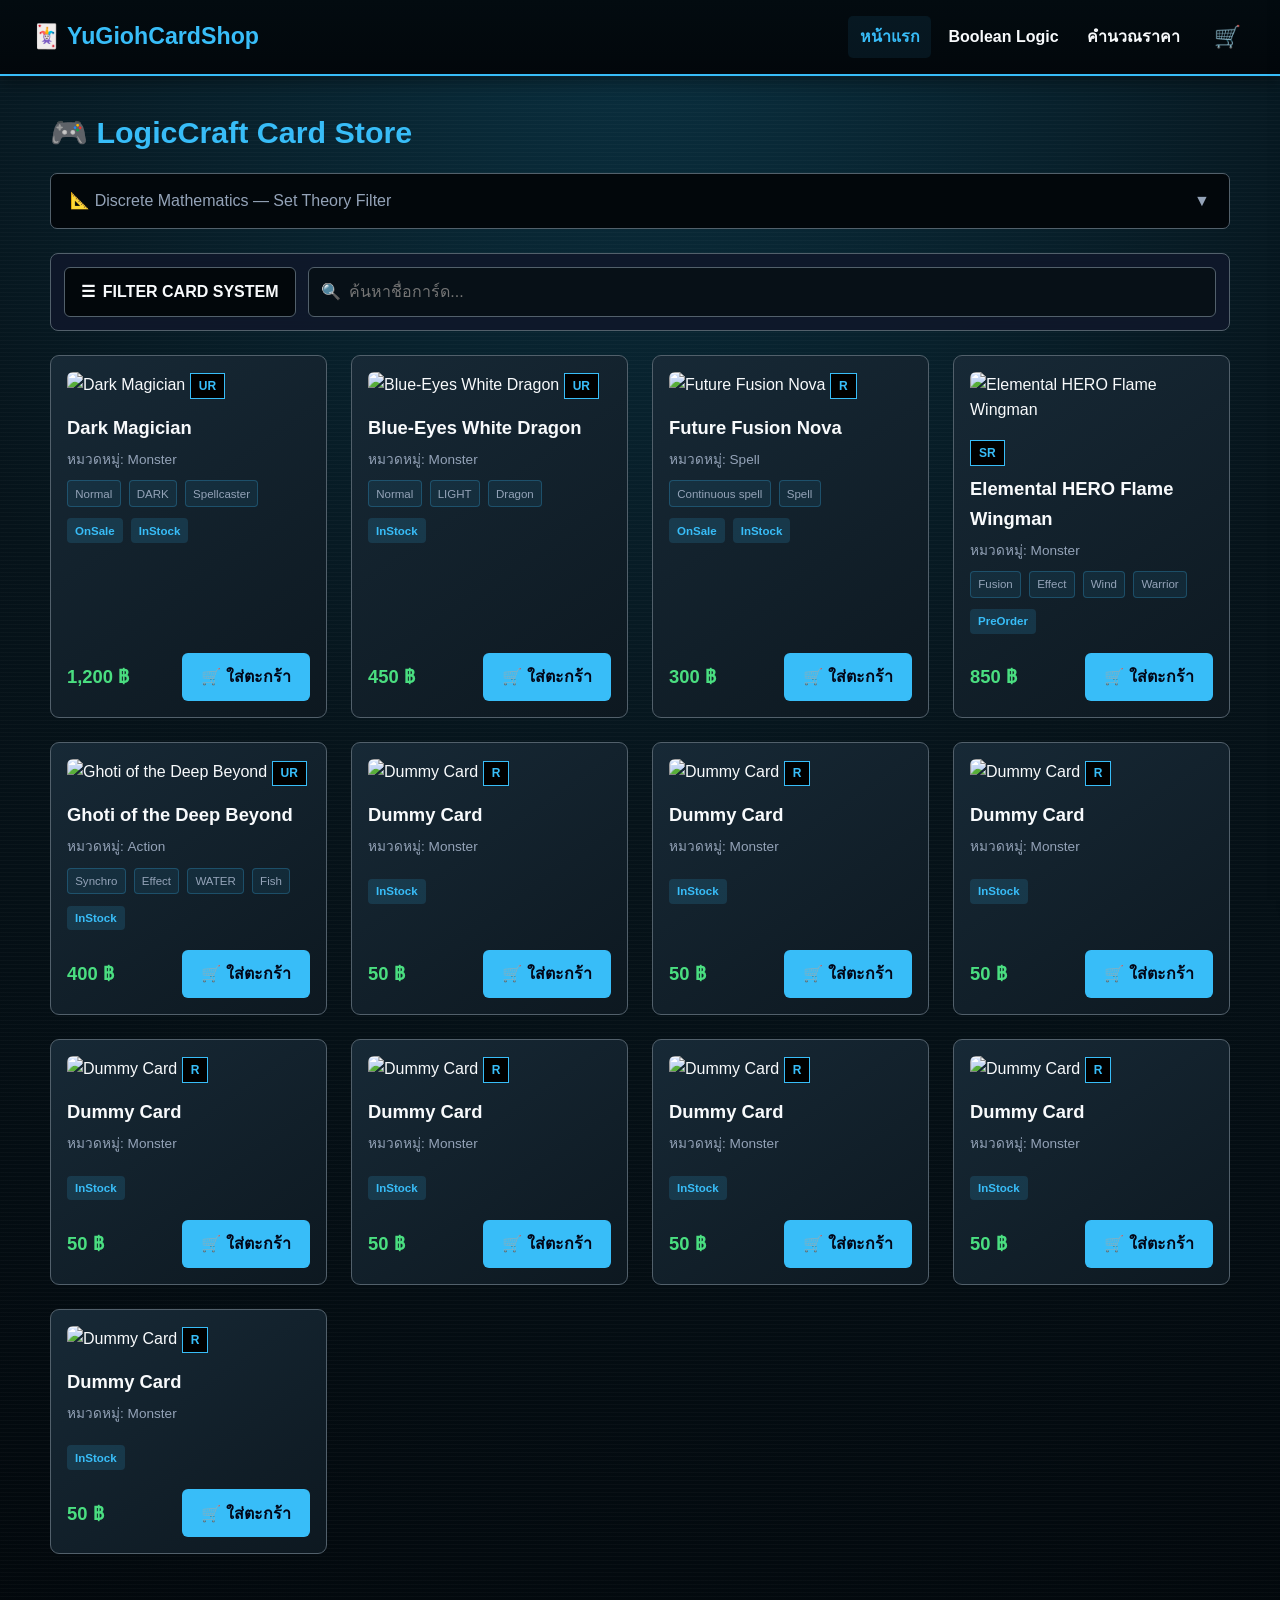
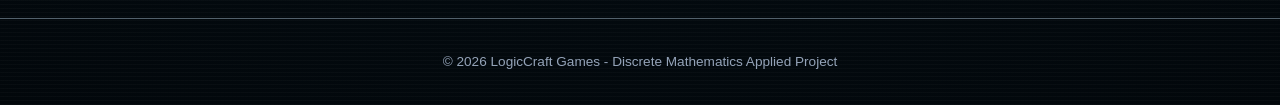
==== commit 8420cb2c: "fix: Fix code And Add more card" ====
--- a/index.html
+++ b/index.html
@@ -689,54 +689,6 @@
 
     </section>
 
-
-
-    <!-- =================================================
-         SET THEORY OPERATION
-         ================================================= -->
-
-    <section class="set-operation-section">
-
-      <div class="set-operation-title">
-        📐 Set Operation
-      </div>
-
-
-      <div class="set-operation-grid">
-
-        <button
-          type="button"
-          class="set-operation-btn active"
-          data-operation="INTERSECTION"
-        >
-          A ∩ B
-          <small>AND</small>
-        </button>
-
-        <button
-          type="button"
-          class="set-operation-btn"
-          data-operation="UNION"
-        >
-          A ∪ B
-          <small>OR</small>
-        </button>
-
-        <button
-          type="button"
-          class="set-operation-btn"
-          data-operation="DIFFERENCE"
-        >
-          A \ B
-          <small>DIFF</small>
-        </button>
-
-      </div>
-
-    </section>
-
-
-
     <!-- =================================================
          FILTER FOOTER
          ================================================= -->
--- a/style.css
+++ b/style.css
@@ -1107,93 +1107,6 @@
 
 
 /* =========================================================
-   14. SET OPERATION
-   ========================================================= */
-
-.set-operation-section {
-
-  padding:
-    1rem 0;
-
-}
-
-
-.set-operation-title {
-
-  margin-bottom: 0.7rem;
-
-  color: #d7dde2;
-
-  font-weight: 800;
-
-}
-
-
-.set-operation-grid {
-
-  display: grid;
-
-  grid-template-columns:
-    repeat(3, 1fr);
-
-  gap: 10px;
-
-}
-
-
-.set-operation-btn {
-
-  padding:
-    0.65rem;
-
-  background: #000;
-
-  border:
-    1px solid
-    #7b858d;
-
-  border-radius: 4px;
-
-  color: white;
-
-  font-weight: 800;
-
-}
-
-
-.set-operation-btn small {
-
-  display: block;
-
-  margin-top: 2px;
-
-  color: var(--text-muted);
-
-  font-size: 0.7rem;
-
-}
-
-
-.set-operation-btn:hover {
-
-  border-color:
-    var(--accent-color);
-
-}
-
-
-.set-operation-btn.active {
-
-  background:
-    #06384c;
-
-  border-color:
-    var(--accent-color);
-
-}
-
-
-/* =========================================================
    15. FILTER FOOTER
    ========================================================= */
 
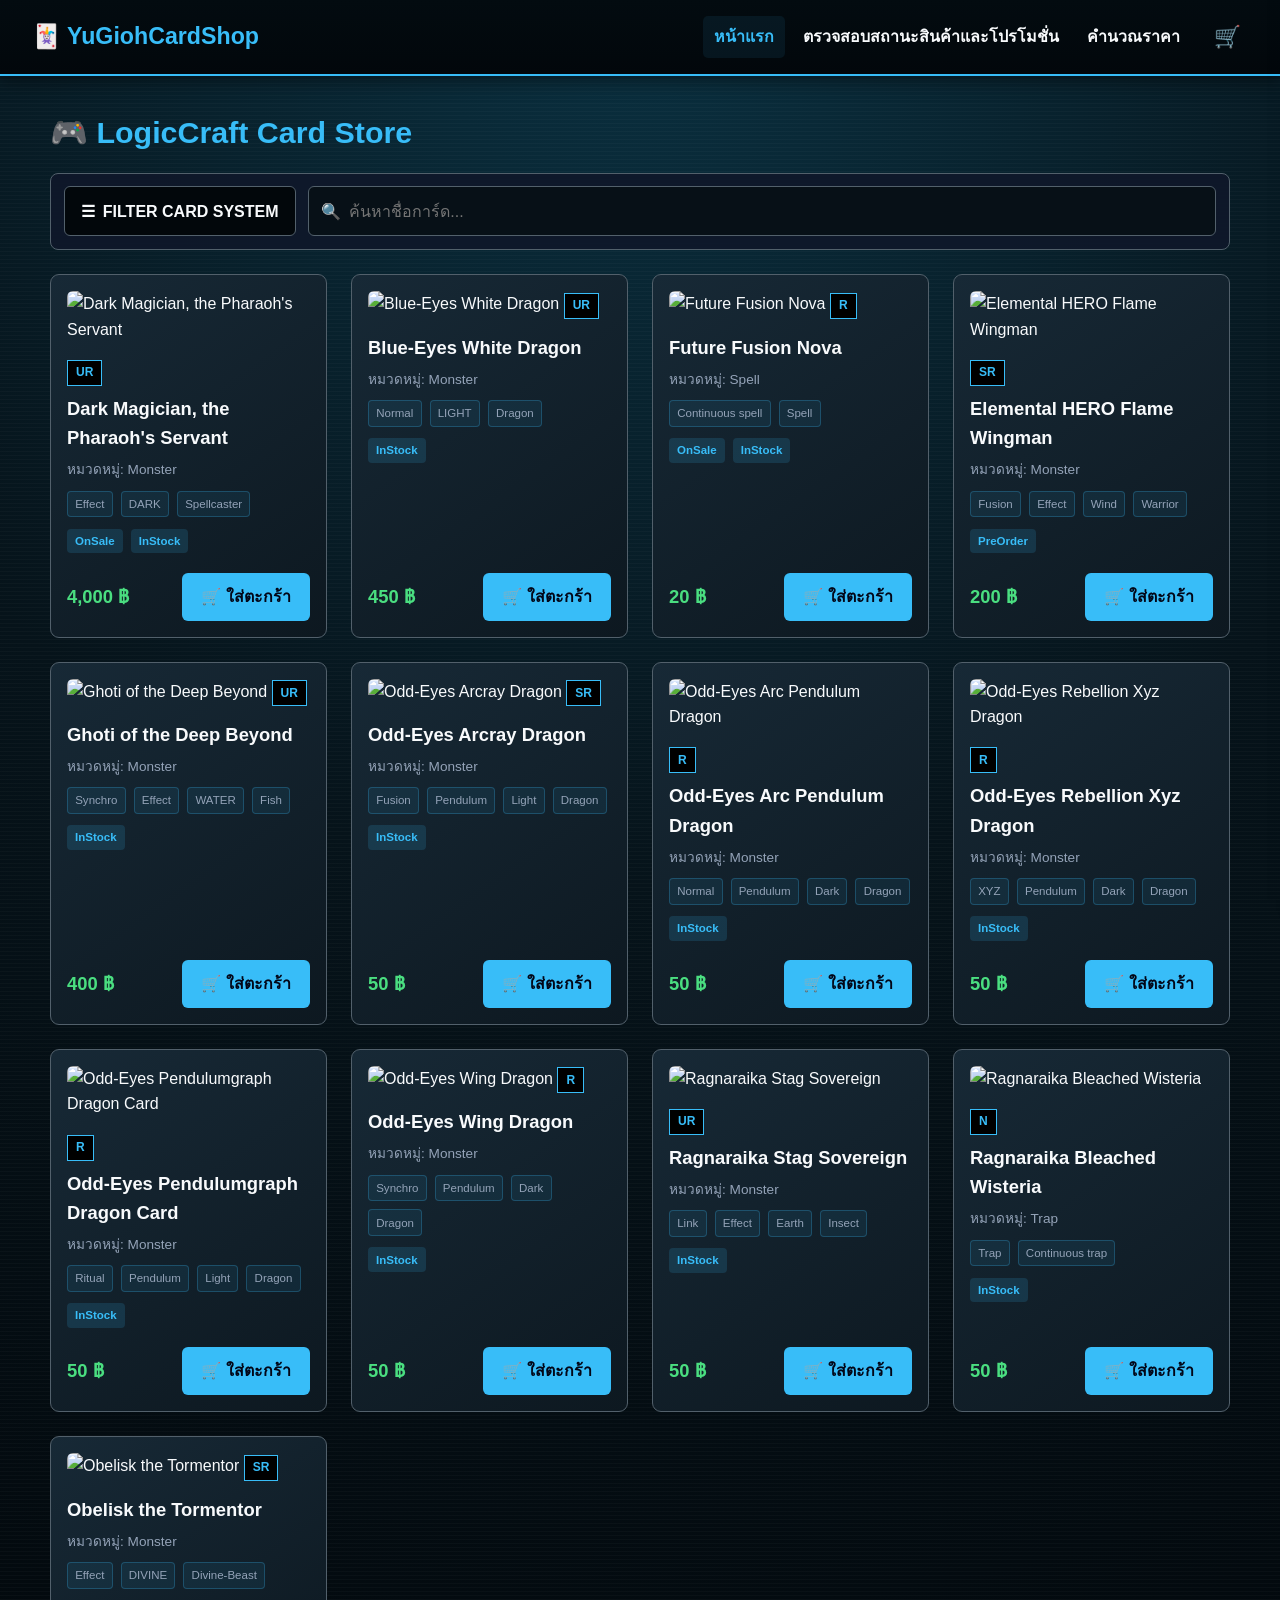
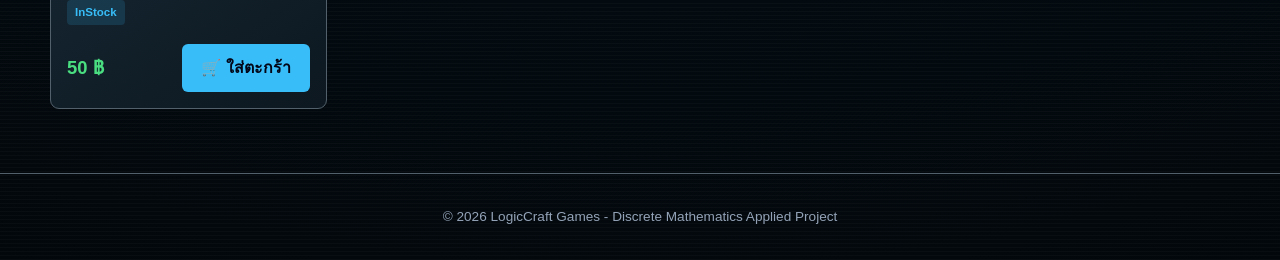
==== commit bb3ed91c: "Final?" ====
--- a/index.html
+++ b/index.html
@@ -51,7 +51,7 @@
       </a>
 
       <a href="truth-table.html">
-        Boolean Logic
+        ตรวจสอบสถานะสินค้าและโปรโมชั่น
       </a>
 
       <a href="checkout.html">
@@ -95,7 +95,7 @@
 
 
     <!-- Math Explanation -->
-
+<!-- 
     <section class="math-accordion">
 
       <button
@@ -167,7 +167,7 @@
 
       </div>
 
-    </section>
+    </section> -->
 
 
 
@@ -449,9 +449,9 @@
           type="button"
           class="filter-btn-chip"
           data-group="frame"
-          data-value="Xyz"
-        >
-          Xyz
+          data-value="XYZ"
+        >
+          XYZ
         </button>
 
         <button
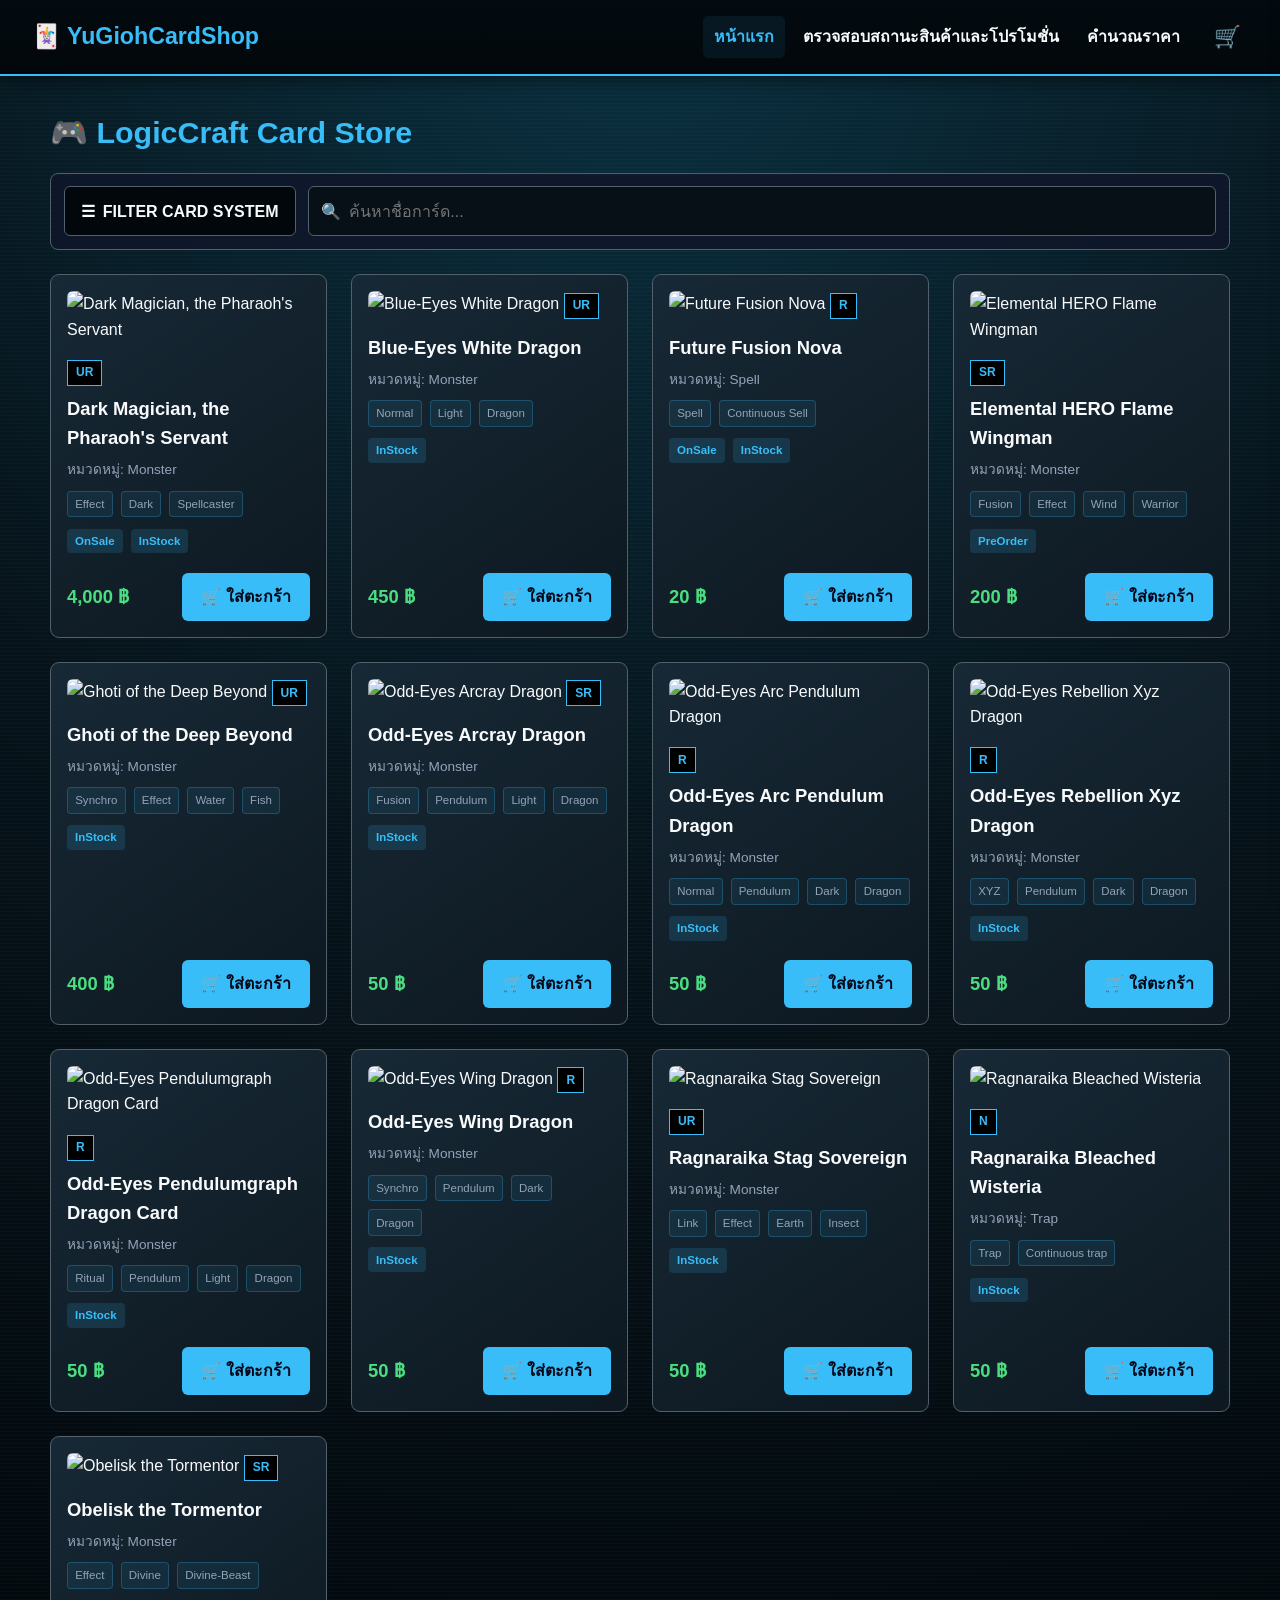
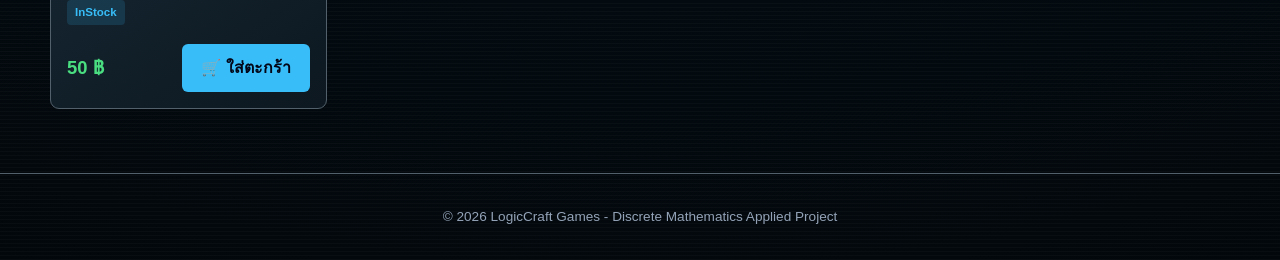
==== commit 8c845e78: "Final?(01)" ====
--- a/index.html
+++ b/index.html
@@ -533,63 +533,63 @@
           type="button"
           class="filter-btn-chip"
           data-group="attribute"
-          data-value="LIGHT"
-        >
-          LIGHT
+          data-value="Light"
+        >
+          Light
         </button>
 
         <button
           type="button"
           class="filter-btn-chip"
           data-group="attribute"
-          data-value="DARK"
-        >
-          DARK
+          data-value="Dark"
+        >
+          Dark
         </button>
 
         <button
           type="button"
           class="filter-btn-chip"
           data-group="attribute"
-          data-value="WATER"
-        >
-          WATER
+          data-value="Water"
+        >
+          Water
         </button>
 
         <button
           type="button"
           class="filter-btn-chip"
           data-group="attribute"
-          data-value="FIRE"
-        >
-          FIRE
+          data-value="Fire"
+        >
+          Fire
         </button>
 
         <button
           type="button"
           class="filter-btn-chip"
           data-group="attribute"
-          data-value="EARTH"
-        >
-          EARTH
+          data-value="Earth"
+        >
+          Earth
         </button>
 
         <button
           type="button"
           class="filter-btn-chip"
           data-group="attribute"
-          data-value="WIND"
-        >
-          WIND
+          data-value="Wind"
+        >
+          Wind
         </button>
 
         <button
           type="button"
           class="filter-btn-chip"
           data-group="attribute"
-          data-value="DIVINE"
-        >
-          DIVINE
+          data-value="Divine"
+        >
+          Divine
         </button>
 
       </div>
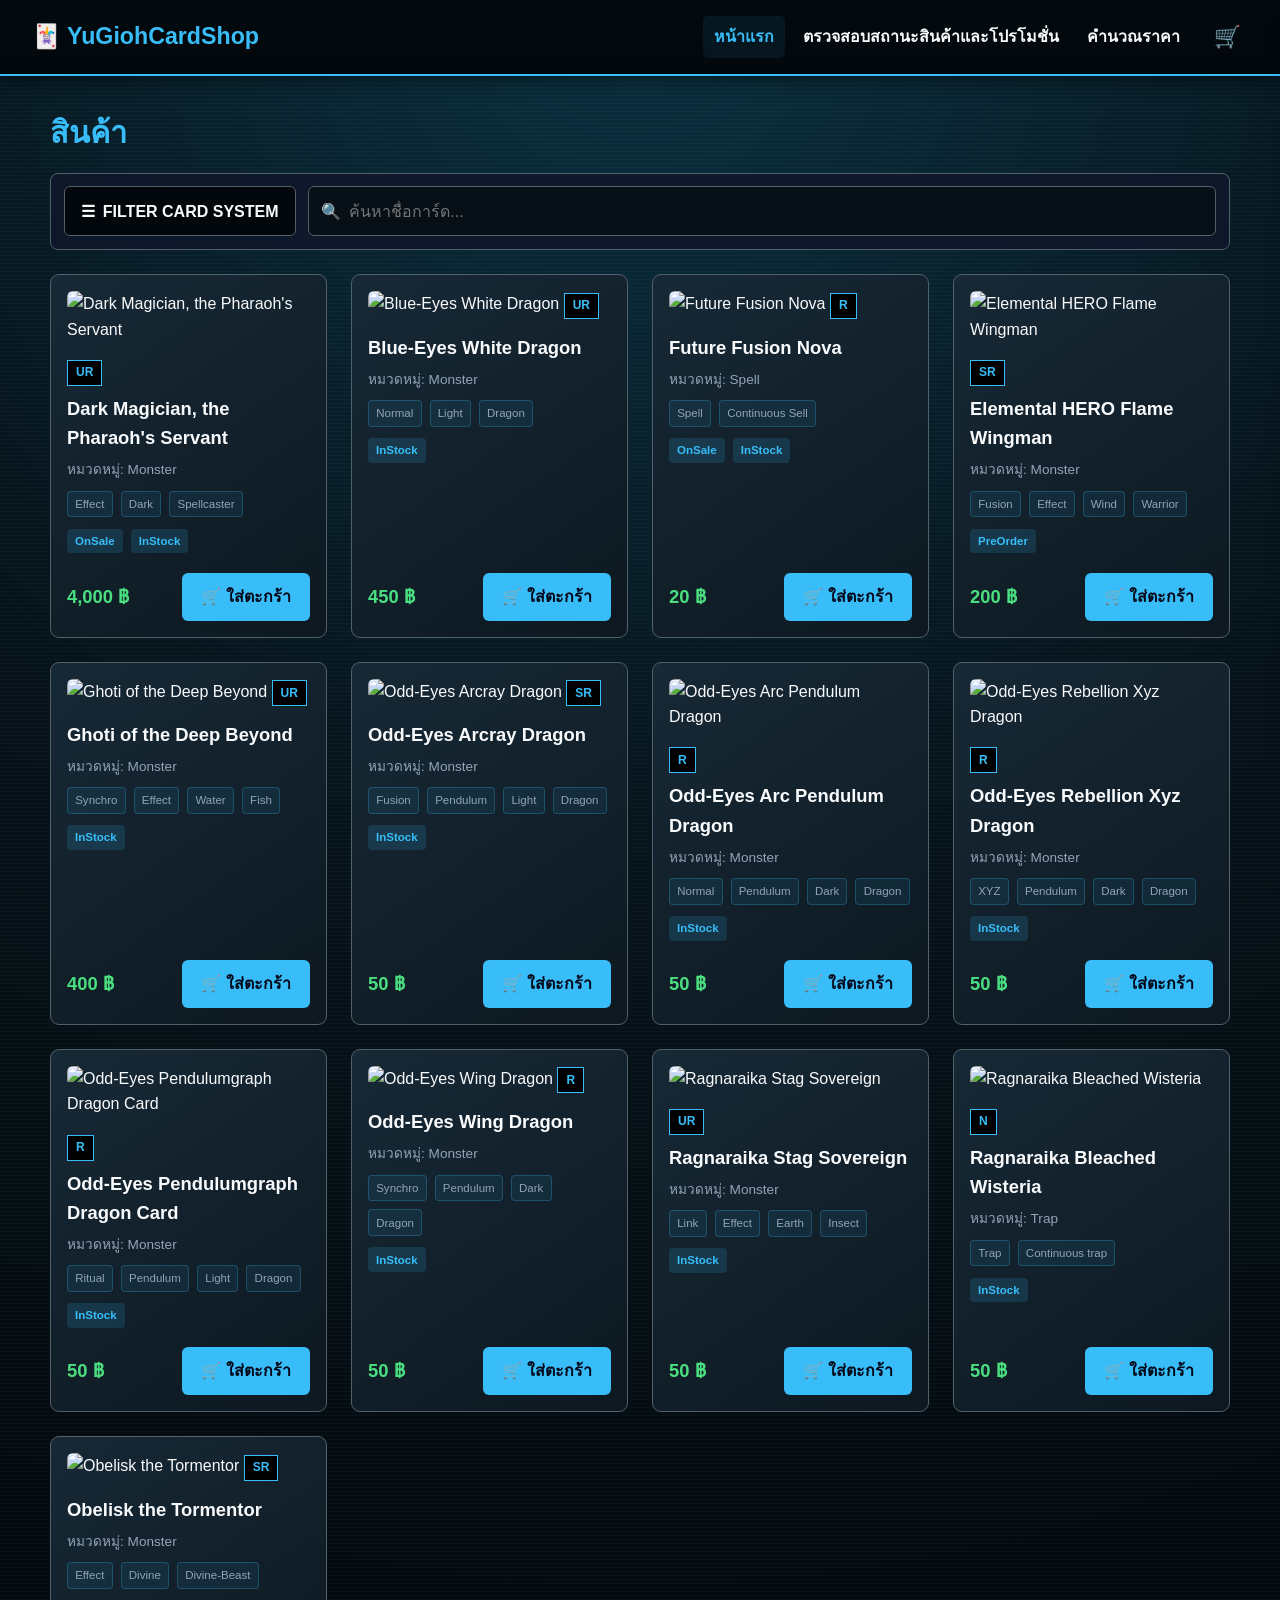
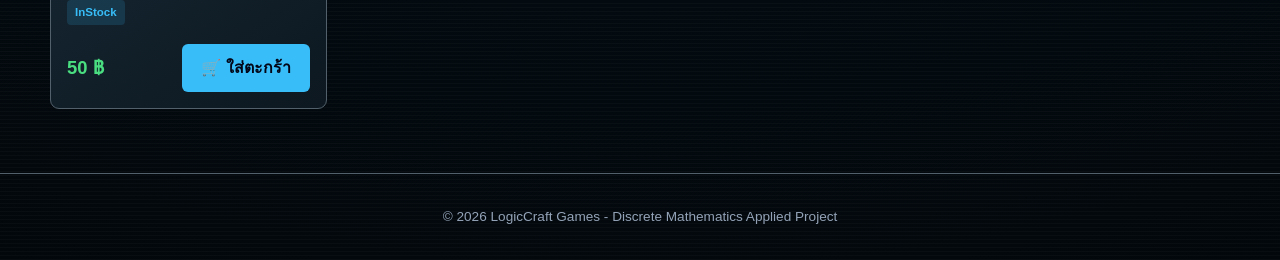
==== commit 1e23367e: "Final?(02)" ====
--- a/index.html
+++ b/index.html
@@ -15,7 +15,7 @@
     content="LogicCraft Games - Discrete Mathematics Applied Game Store"
   >
 
-  <title>LogicCraft Games - Store</title>
+  <title>Yu-Gi-Oh! Store</title>
 
   <link
     rel="stylesheet"
@@ -90,7 +90,7 @@
   <main class="container">
 
     <h1 class="page-title">
-      🎮 LogicCraft Card Store
+      สินค้า
     </h1>
 
 
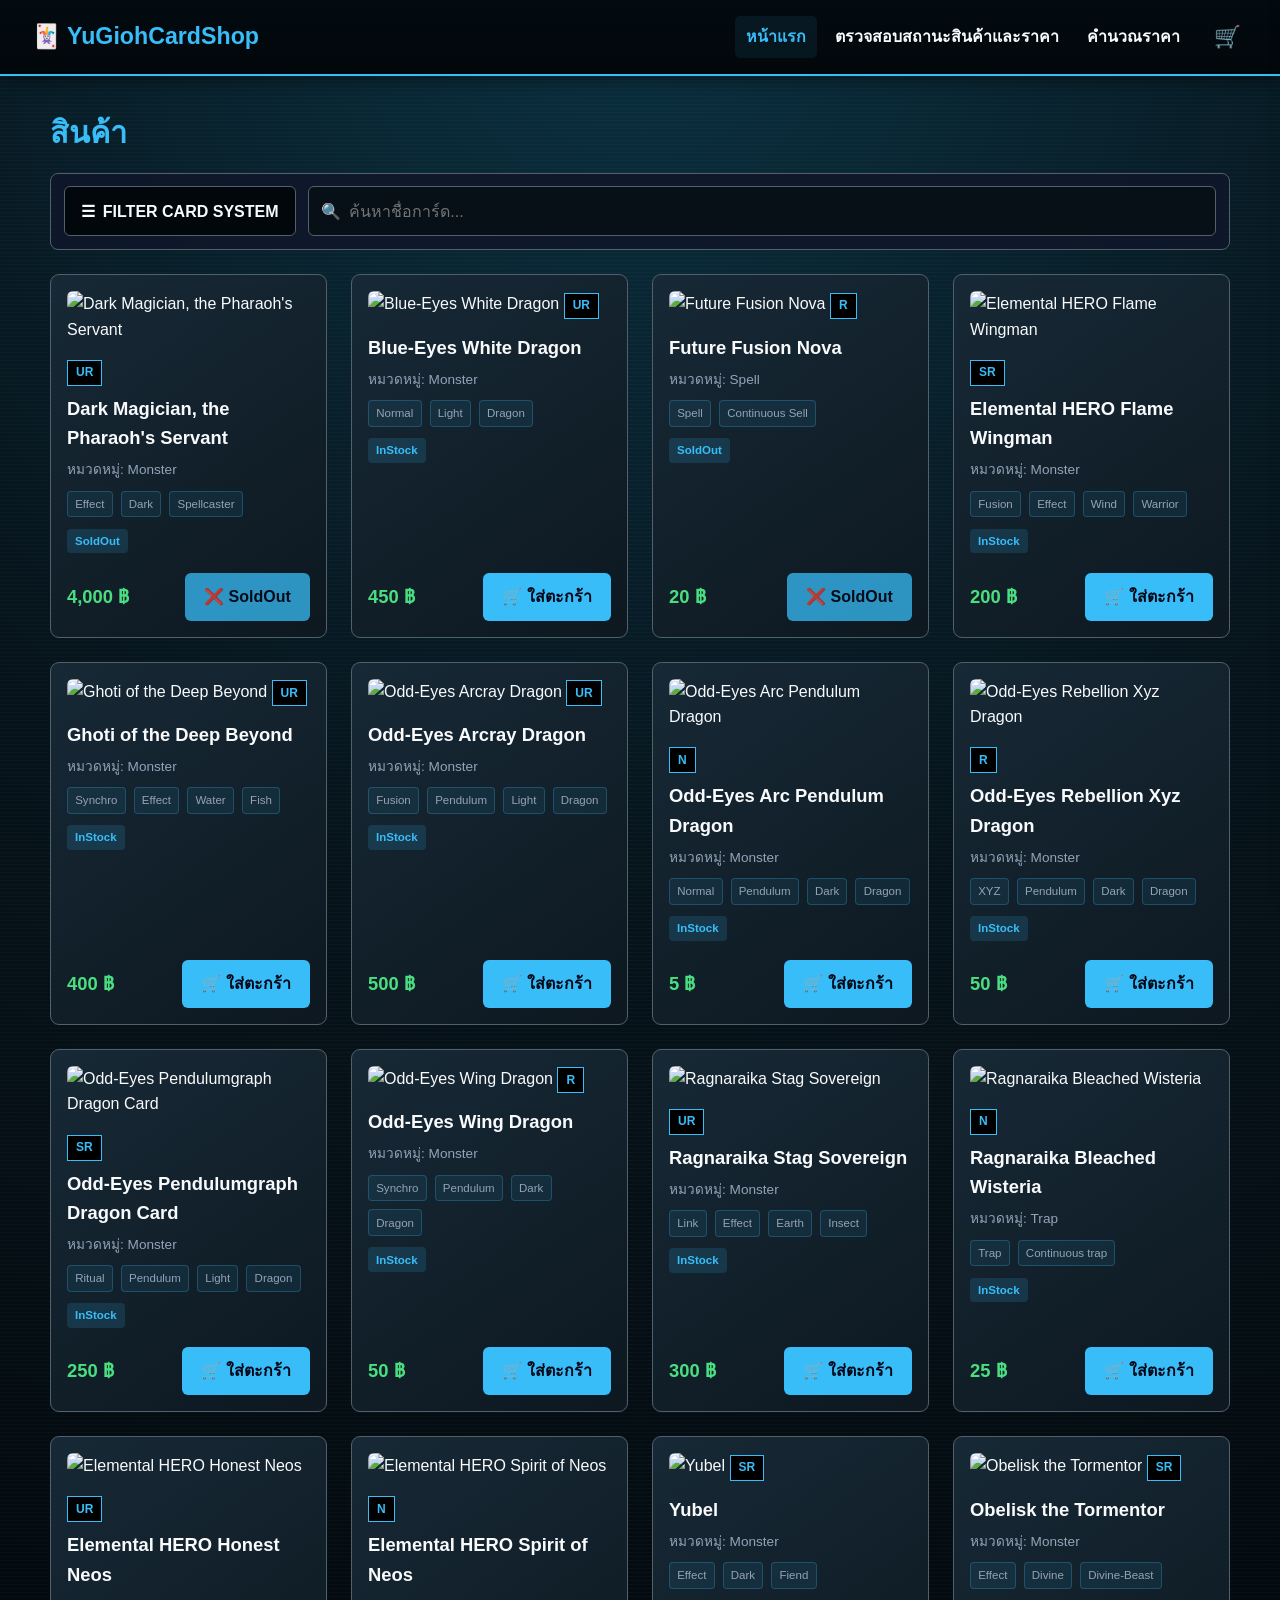
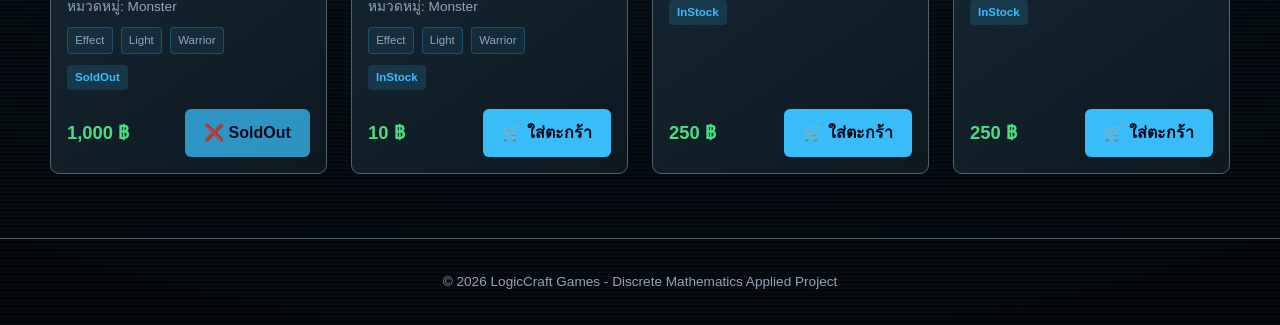
==== commit 2cc2ac82: "Final?(02)" ====
--- a/index.html
+++ b/index.html
@@ -51,7 +51,7 @@
       </a>
 
       <a href="truth-table.html">
-        ตรวจสอบสถานะสินค้าและโปรโมชั่น
+        ตรวจสอบสถานะสินค้าและราคา
       </a>
 
       <a href="checkout.html">
--- a/style.css
+++ b/style.css
@@ -635,6 +635,25 @@
 
 }
 
+.sold-out-btn {
+  background: #4b5563;
+  color: #d1d5db;
+  cursor: not-allowed;
+  opacity: 0.75;
+  border: 1px solid #6b7280;
+}
+
+.sold-out-btn:hover {
+  background: #4b5563;
+  color: #d1d5db;
+  transform: none;
+}
+
+.sold-out-btn:disabled {
+  cursor: not-allowed;
+  pointer-events: none;
+}
+
 
 .card-price {
 
